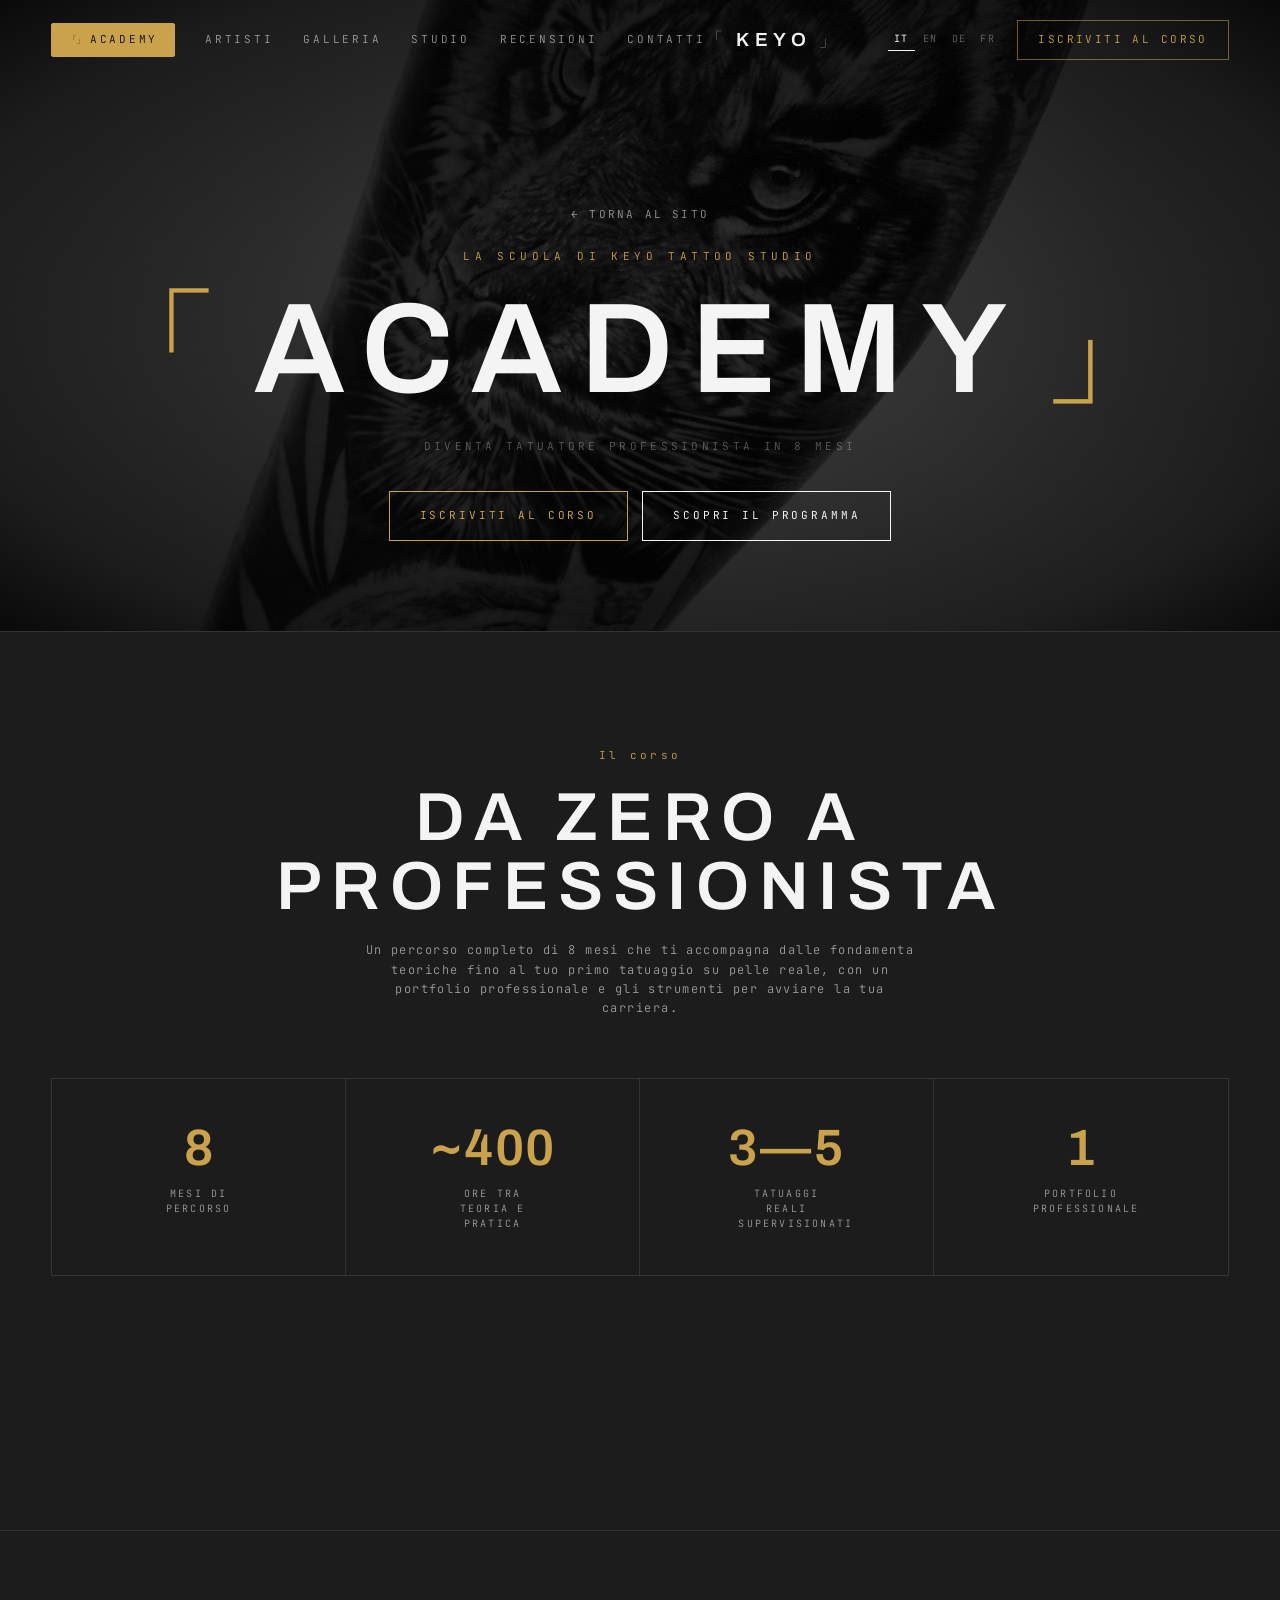
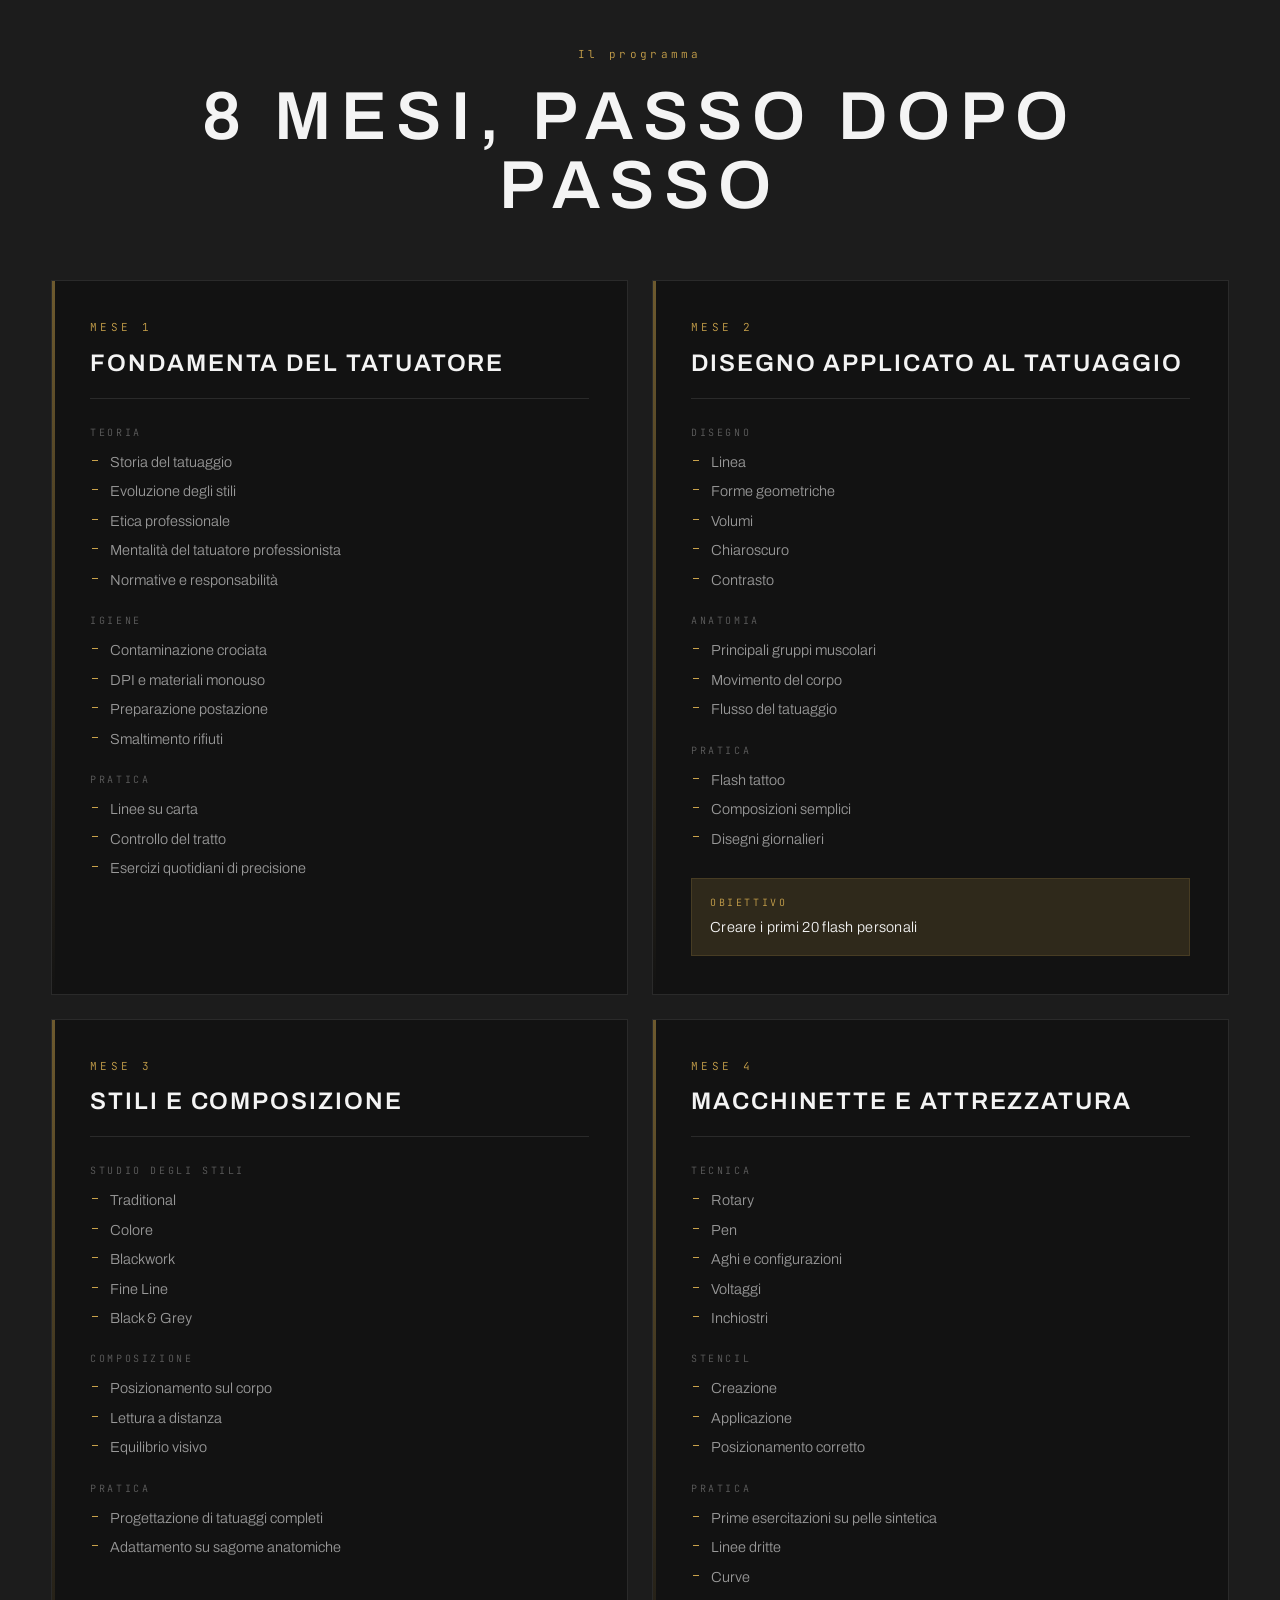
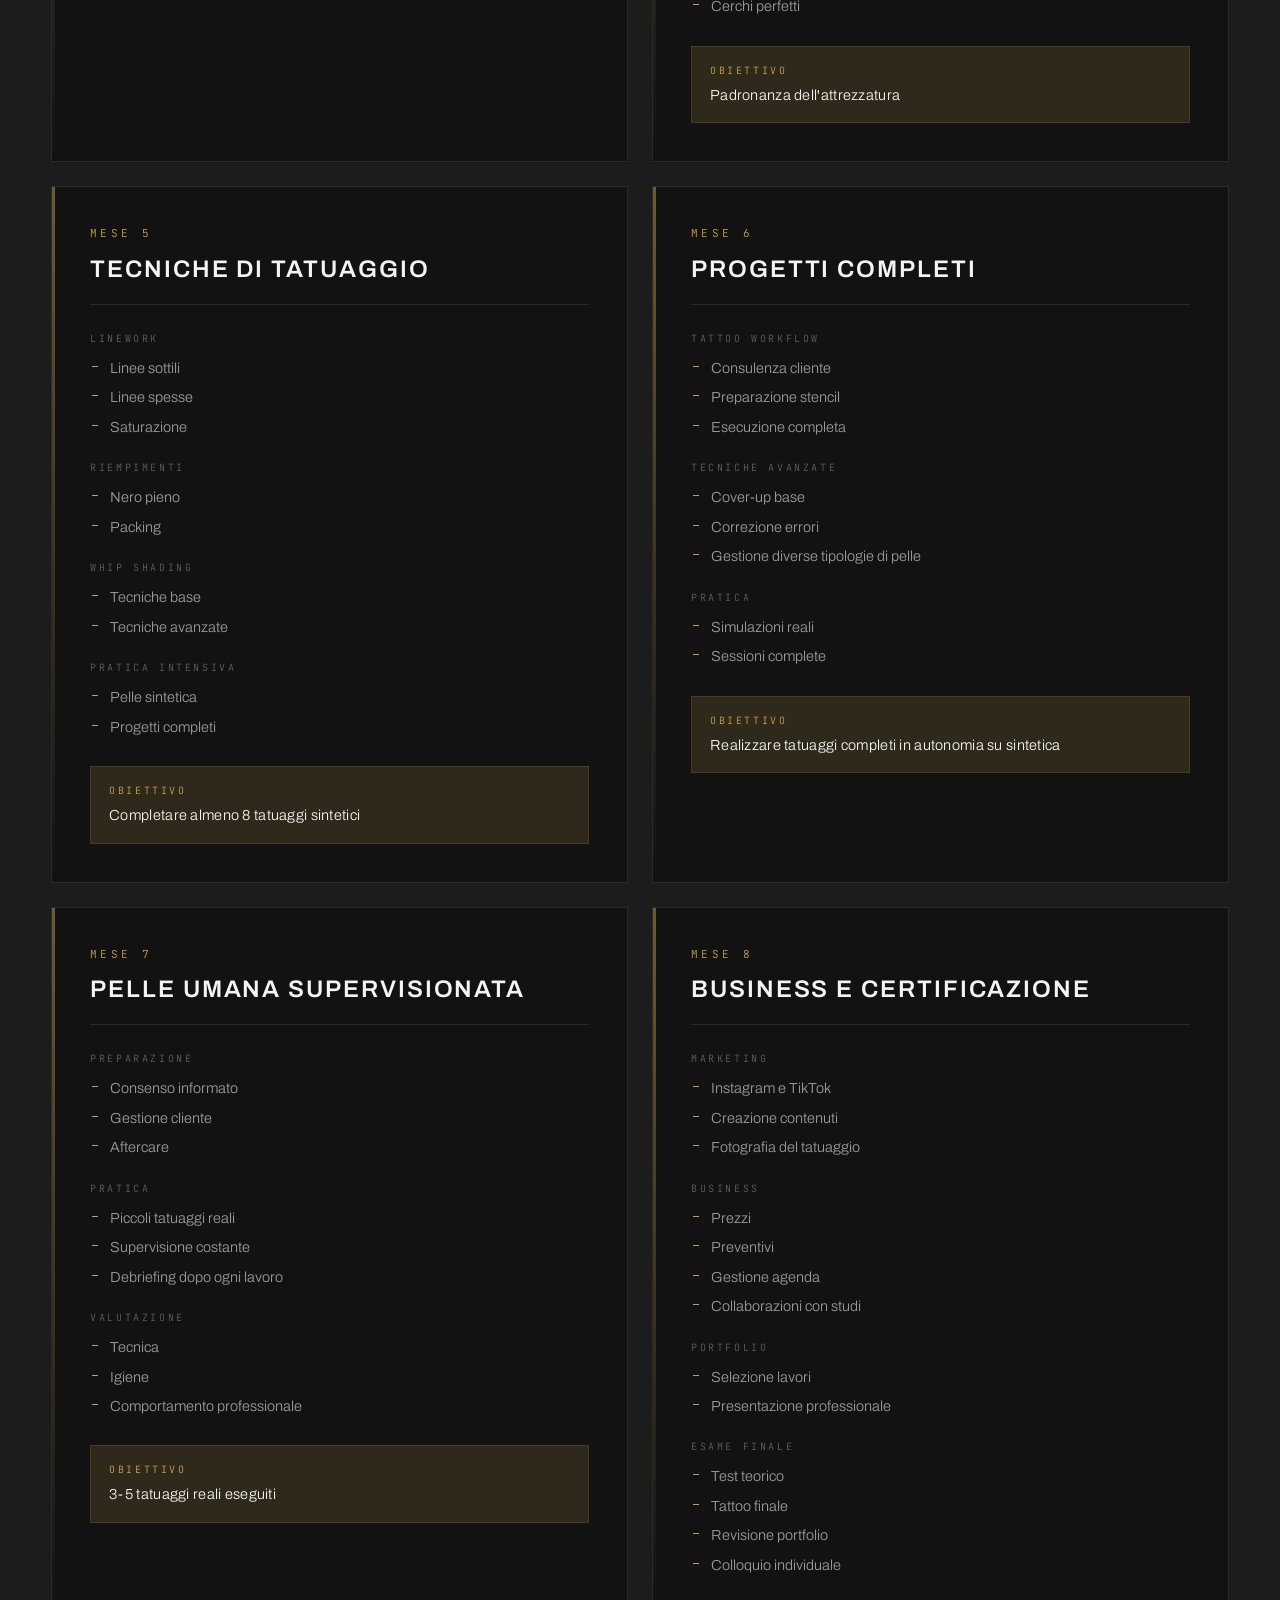
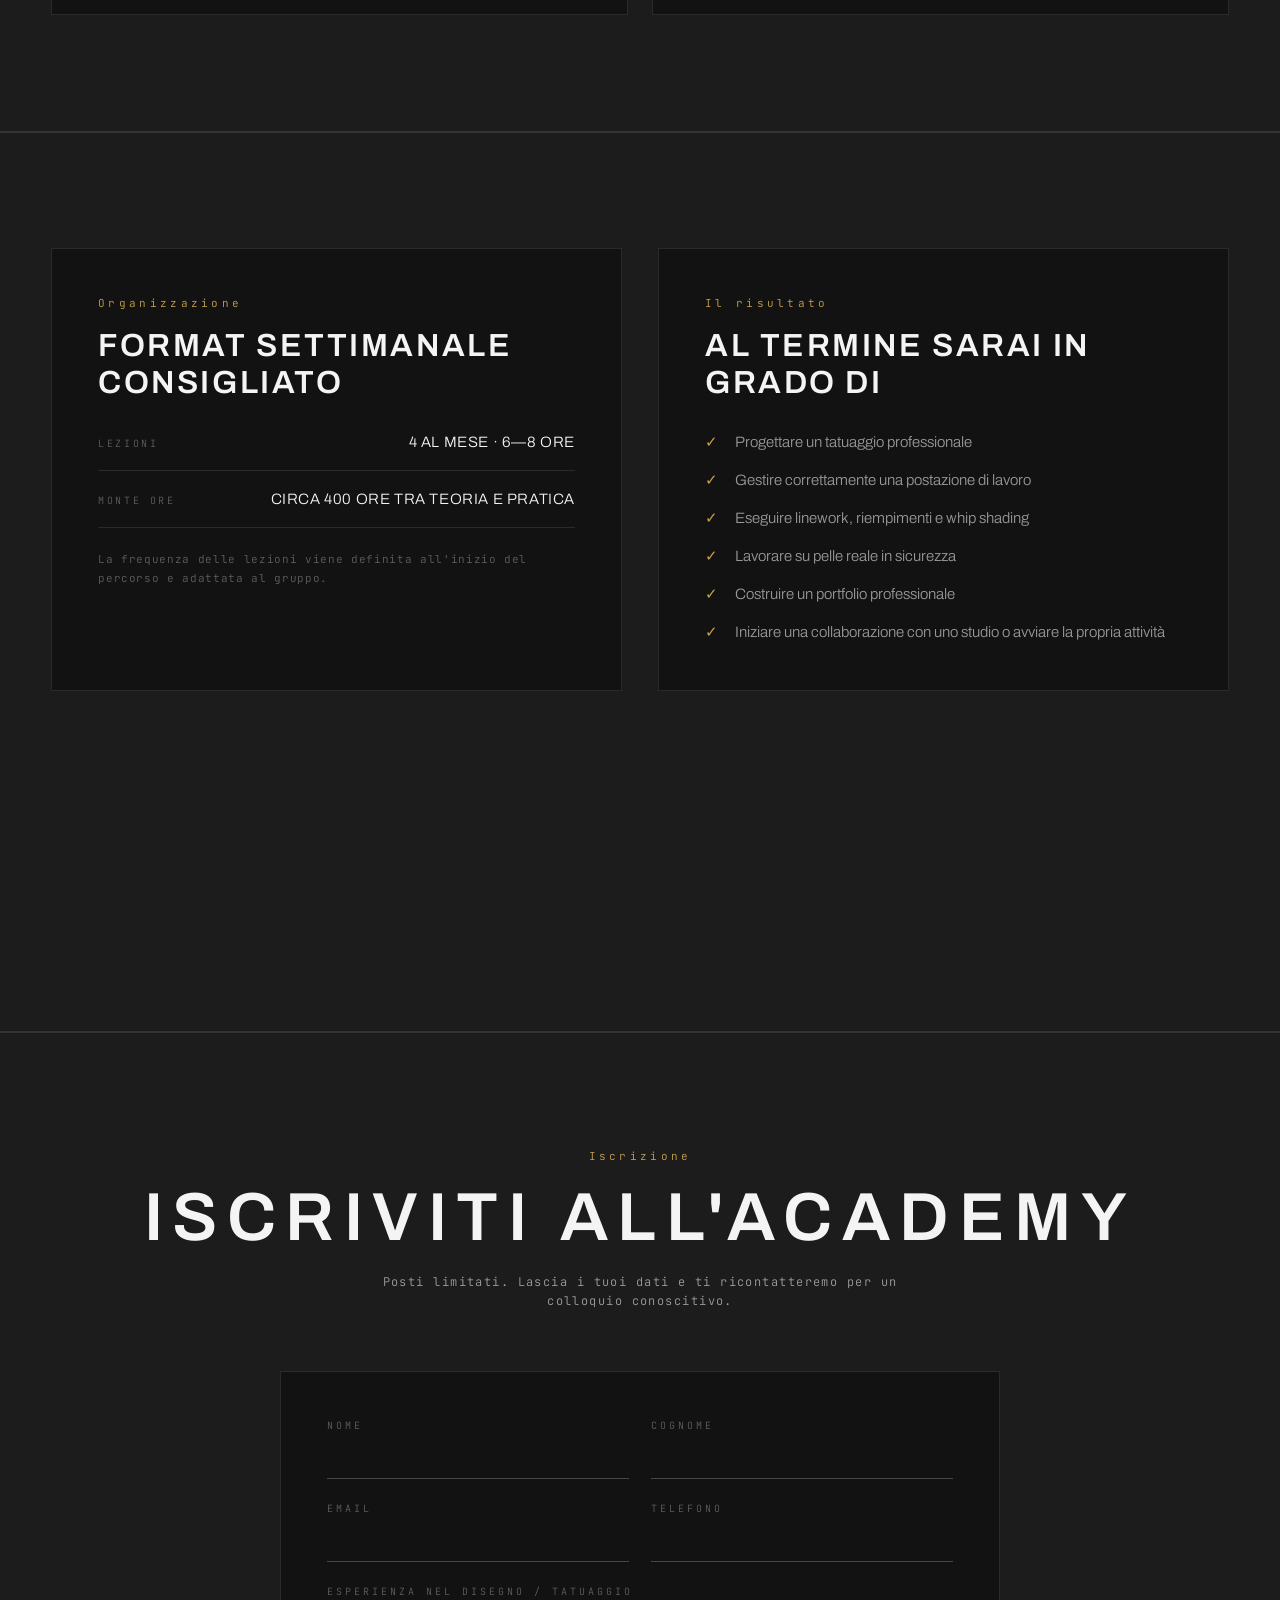
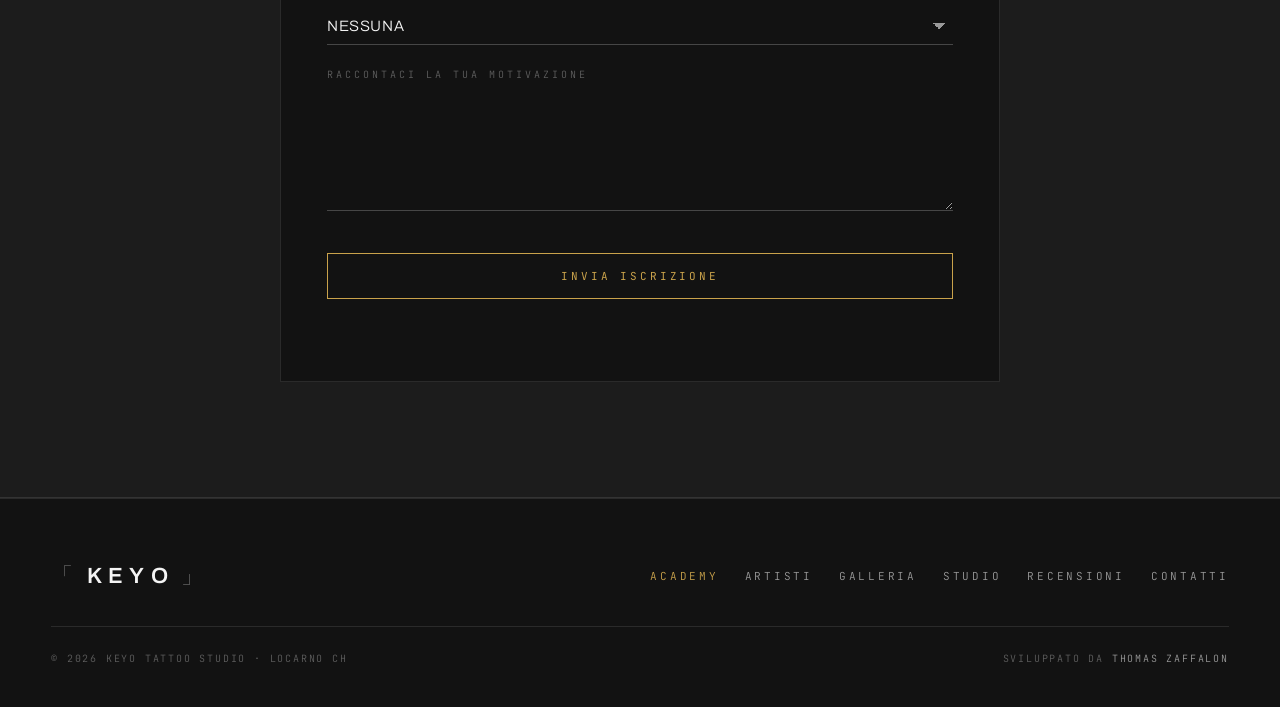
==== academy.html @ 835de102 "added academy" ====
<!DOCTYPE html>
<html lang="it">
<head>
<meta charset="UTF-8" />
<meta name="viewport" content="width=device-width, initial-scale=1.0, viewport-fit=cover" />
<meta name="theme-color" content="#0a0a0a" />
<title>KEYO ACADEMY — SCUOLA DI TATUAGGIO · LOCARNO CH</title>
<meta name="description" content="Keyo Academy — la scuola di tatuaggio di Keyo Tattoo Studio a Locarno. Percorso professionale di 8 mesi, dalla teoria al primo tatuaggio su pelle reale." />
<link rel="icon" href="img/icon.jpg" type="image/jpeg" />
<link rel="preconnect" href="https://fonts.googleapis.com" />
<link rel="preconnect" href="https://fonts.gstatic.com" crossorigin />
<link href="https://fonts.googleapis.com/css2?family=Archivo:wght@300;400;500;600;700&family=JetBrains+Mono:wght@300;400&display=swap" rel="stylesheet" />
<link rel="stylesheet" href="css/style.css" />
</head>
<body class="academy">

<header class="nav scrolled" id="nav">
  <button class="nav-toggle" id="navToggle" aria-label="Menu"><span></span><span></span><span></span></button>
  <nav class="nav-links" id="navLinks">
    <a href="academy.html" class="nav-academy active" data-i18n="nav.academy">Academy</a>
    <a href="index.html#artisti" data-i18n="nav.artists">Artisti</a>
    <a href="index.html#galleria" data-i18n="nav.gallery">Galleria</a>
    <a href="index.html#space" data-i18n="nav.studio">Studio</a>
    <a href="index.html#recensioni" data-i18n="nav.reviews">Recensioni</a>
    <a href="index.html#contatti" data-i18n="nav.contact">Contatti</a>
  </nav>
  <a href="index.html" class="nav-logo"><span class="bracket">「</span>KEYO<span class="bracket">」</span></a>
  <div class="nav-right">
    <div class="lang-switch" id="langSwitch" aria-label="Language">
      <button type="button" data-lang="it">IT</button>
      <button type="button" data-lang="en">EN</button>
      <button type="button" data-lang="de">DE</button>
      <button type="button" data-lang="fr">FR</button>
    </div>
    <a href="#iscrizione" class="nav-book nav-book--gold" data-i18n="ac.hero.cta1">Iscriviti al corso</a>
  </div>
</header>

<!-- HERO -->
<section class="page-hero page-hero--academy">
  <div class="page-hero-bg" style="background-image:url('img/IMG_3037-2-scaled.jpg')"></div>
  <div class="page-hero-overlay"></div>
  <div class="page-hero-content">
    <a href="index.html" class="back-link" data-i18n="ac.back">← Torna al sito</a>
    <div class="page-hero-role gold" data-i18n="ac.hero.tag">la scuola di keyo tattoo studio</div>
    <h1 class="page-hero-title"><span class="bracket">「</span>ACADEMY<span class="bracket">」</span></h1>
    <div class="page-hero-style" data-i18n="ac.hero.sub">diventa tatuatore professionista in 8 mesi</div>
    <div class="page-hero-cta">
      <a href="#iscrizione" class="btn btn-gold" data-i18n="ac.hero.cta1">Iscriviti al corso</a>
      <a href="#programma" class="btn" data-i18n="ac.hero.cta2">Scopri il programma</a>
    </div>
  </div>
</section>

<!-- OVERVIEW -->
<section class="solid">
  <div class="section-inner">
    <div class="section-head center">
      <span class="section-num gold" data-i18n="ac.intro.num">Il corso</span>
      <h2 class="section-title" data-i18n="ac.intro.title">Da zero a professionista</h2>
      <p class="section-lead" data-i18n="ac.intro.lead">Un percorso completo di 8 mesi che ti accompagna dalle fondamenta teoriche fino al tuo primo tatuaggio su pelle reale, con un portfolio professionale e gli strumenti per avviare la tua carriera.</p>
    </div>
    <div class="ac-stats">
      <div class="ac-stat reveal">
        <span class="ac-stat-num">8</span>
        <span class="ac-stat-label" data-i18n="ac.stat.months">Mesi di percorso</span>
      </div>
      <div class="ac-stat reveal">
        <span class="ac-stat-num">~400</span>
        <span class="ac-stat-label" data-i18n="ac.stat.hours">Ore tra teoria e pratica</span>
      </div>
      <div class="ac-stat reveal">
        <span class="ac-stat-num">3—5</span>
        <span class="ac-stat-label" data-i18n="ac.stat.real">Tatuaggi reali supervisionati</span>
      </div>
      <div class="ac-stat reveal">
        <span class="ac-stat-num">1</span>
        <span class="ac-stat-label" data-i18n="ac.stat.portfolio">Portfolio professionale</span>
      </div>
    </div>
  </div>
</section>

<!-- PROGRAM -->
<section class="solid ac-program-sec" id="programma">
  <div class="section-inner">
    <div class="section-head center">
      <span class="section-num gold" data-i18n="ac.prog.num">Il programma</span>
      <h2 class="section-title" data-i18n="ac.prog.title">8 mesi, passo dopo passo</h2>
    </div>

    <div class="ac-months">

      <!-- MESE 1 -->
      <article class="ac-month reveal">
        <div class="ac-month-head">
          <span class="ac-month-num" data-i18n="ac.m1.num">Mese 1</span>
          <h3 class="ac-month-title" data-i18n="ac.m1.title">Fondamenta del tatuatore</h3>
        </div>
        <div class="ac-month-body">
          <div class="ac-block">
            <span class="ac-block-label" data-i18n="ac.cat.teoria">Teoria</span>
            <ul class="ac-list" data-i18n="ac.m1.teoria"><li>Storia del tatuaggio</li><li>Evoluzione degli stili</li><li>Etica professionale</li><li>Mentalità del tatuatore professionista</li><li>Normative e responsabilità</li></ul>
          </div>
          <div class="ac-block">
            <span class="ac-block-label" data-i18n="ac.cat.igiene">Igiene</span>
            <ul class="ac-list" data-i18n="ac.m1.igiene"><li>Contaminazione crociata</li><li>DPI e materiali monouso</li><li>Preparazione postazione</li><li>Smaltimento rifiuti</li></ul>
          </div>
          <div class="ac-block">
            <span class="ac-block-label" data-i18n="ac.cat.pratica">Pratica</span>
            <ul class="ac-list" data-i18n="ac.m1.pratica"><li>Linee su carta</li><li>Controllo del tratto</li><li>Esercizi quotidiani di precisione</li></ul>
          </div>
        </div>
      </article>

      <!-- MESE 2 -->
      <article class="ac-month reveal">
        <div class="ac-month-head">
          <span class="ac-month-num" data-i18n="ac.m2.num">Mese 2</span>
          <h3 class="ac-month-title" data-i18n="ac.m2.title">Disegno applicato al tatuaggio</h3>
        </div>
        <div class="ac-month-body">
          <div class="ac-block">
            <span class="ac-block-label" data-i18n="ac.cat.disegno">Disegno</span>
            <ul class="ac-list" data-i18n="ac.m2.disegno"><li>Linea</li><li>Forme geometriche</li><li>Volumi</li><li>Chiaroscuro</li><li>Contrasto</li></ul>
          </div>
          <div class="ac-block">
            <span class="ac-block-label" data-i18n="ac.cat.anatomia">Anatomia</span>
            <ul class="ac-list" data-i18n="ac.m2.anatomia"><li>Principali gruppi muscolari</li><li>Movimento del corpo</li><li>Flusso del tatuaggio</li></ul>
          </div>
          <div class="ac-block">
            <span class="ac-block-label" data-i18n="ac.cat.pratica">Pratica</span>
            <ul class="ac-list" data-i18n="ac.m2.pratica"><li>Flash tattoo</li><li>Composizioni semplici</li><li>Disegni giornalieri</li></ul>
          </div>
          <div class="ac-goal"><span class="ac-goal-label" data-i18n="ac.cat.obiettivo">Obiettivo</span><span class="ac-goal-text" data-i18n="ac.m2.goal">Creare i primi 20 flash personali</span></div>
        </div>
      </article>

      <!-- MESE 3 -->
      <article class="ac-month reveal">
        <div class="ac-month-head">
          <span class="ac-month-num" data-i18n="ac.m3.num">Mese 3</span>
          <h3 class="ac-month-title" data-i18n="ac.m3.title">Stili e composizione</h3>
        </div>
        <div class="ac-month-body">
          <div class="ac-block">
            <span class="ac-block-label" data-i18n="ac.cat.stili">Studio degli stili</span>
            <ul class="ac-list" data-i18n="ac.m3.stili"><li>Traditional</li><li>Colore</li><li>Blackwork</li><li>Fine Line</li><li>Black &amp; Grey</li></ul>
          </div>
          <div class="ac-block">
            <span class="ac-block-label" data-i18n="ac.cat.composizione">Composizione</span>
            <ul class="ac-list" data-i18n="ac.m3.composizione"><li>Posizionamento sul corpo</li><li>Lettura a distanza</li><li>Equilibrio visivo</li></ul>
          </div>
          <div class="ac-block">
            <span class="ac-block-label" data-i18n="ac.cat.pratica">Pratica</span>
            <ul class="ac-list" data-i18n="ac.m3.pratica"><li>Progettazione di tatuaggi completi</li><li>Adattamento su sagome anatomiche</li></ul>
          </div>
        </div>
      </article>

      <!-- MESE 4 -->
      <article class="ac-month reveal">
        <div class="ac-month-head">
          <span class="ac-month-num" data-i18n="ac.m4.num">Mese 4</span>
          <h3 class="ac-month-title" data-i18n="ac.m4.title">Macchinette e attrezzatura</h3>
        </div>
        <div class="ac-month-body">
          <div class="ac-block">
            <span class="ac-block-label" data-i18n="ac.cat.tecnica">Tecnica</span>
            <ul class="ac-list" data-i18n="ac.m4.tecnica"><li>Rotary</li><li>Pen</li><li>Aghi e configurazioni</li><li>Voltaggi</li><li>Inchiostri</li></ul>
          </div>
          <div class="ac-block">
            <span class="ac-block-label" data-i18n="ac.cat.stencil">Stencil</span>
            <ul class="ac-list" data-i18n="ac.m4.stencil"><li>Creazione</li><li>Applicazione</li><li>Posizionamento corretto</li></ul>
          </div>
          <div class="ac-block">
            <span class="ac-block-label" data-i18n="ac.cat.pratica">Pratica</span>
            <ul class="ac-list" data-i18n="ac.m4.pratica"><li>Prime esercitazioni su pelle sintetica</li><li>Linee dritte</li><li>Curve</li><li>Cerchi perfetti</li></ul>
          </div>
          <div class="ac-goal"><span class="ac-goal-label" data-i18n="ac.cat.obiettivo">Obiettivo</span><span class="ac-goal-text" data-i18n="ac.m4.goal">Padronanza dell'attrezzatura</span></div>
        </div>
      </article>

      <!-- MESE 5 -->
      <article class="ac-month reveal">
        <div class="ac-month-head">
          <span class="ac-month-num" data-i18n="ac.m5.num">Mese 5</span>
          <h3 class="ac-month-title" data-i18n="ac.m5.title">Tecniche di tatuaggio</h3>
        </div>
        <div class="ac-month-body">
          <div class="ac-block">
            <span class="ac-block-label" data-i18n="ac.cat.linework">Linework</span>
            <ul class="ac-list" data-i18n="ac.m5.linework"><li>Linee sottili</li><li>Linee spesse</li><li>Saturazione</li></ul>
          </div>
          <div class="ac-block">
            <span class="ac-block-label" data-i18n="ac.cat.riempimenti">Riempimenti</span>
            <ul class="ac-list" data-i18n="ac.m5.riempimenti"><li>Nero pieno</li><li>Packing</li></ul>
          </div>
          <div class="ac-block">
            <span class="ac-block-label" data-i18n="ac.cat.whip">Whip Shading</span>
            <ul class="ac-list" data-i18n="ac.m5.whip"><li>Tecniche base</li><li>Tecniche avanzate</li></ul>
          </div>
          <div class="ac-block">
            <span class="ac-block-label" data-i18n="ac.cat.praticaint">Pratica intensiva</span>
            <ul class="ac-list" data-i18n="ac.m5.pratica"><li>Pelle sintetica</li><li>Progetti completi</li></ul>
          </div>
          <div class="ac-goal"><span class="ac-goal-label" data-i18n="ac.cat.obiettivo">Obiettivo</span><span class="ac-goal-text" data-i18n="ac.m5.goal">Completare almeno 8 tatuaggi sintetici</span></div>
        </div>
      </article>

      <!-- MESE 6 -->
      <article class="ac-month reveal">
        <div class="ac-month-head">
          <span class="ac-month-num" data-i18n="ac.m6.num">Mese 6</span>
          <h3 class="ac-month-title" data-i18n="ac.m6.title">Progetti completi</h3>
        </div>
        <div class="ac-month-body">
          <div class="ac-block">
            <span class="ac-block-label" data-i18n="ac.cat.workflow">Tattoo Workflow</span>
            <ul class="ac-list" data-i18n="ac.m6.workflow"><li>Consulenza cliente</li><li>Preparazione stencil</li><li>Esecuzione completa</li></ul>
          </div>
          <div class="ac-block">
            <span class="ac-block-label" data-i18n="ac.cat.avanzate">Tecniche avanzate</span>
            <ul class="ac-list" data-i18n="ac.m6.avanzate"><li>Cover-up base</li><li>Correzione errori</li><li>Gestione diverse tipologie di pelle</li></ul>
          </div>
          <div class="ac-block">
            <span class="ac-block-label" data-i18n="ac.cat.pratica">Pratica</span>
            <ul class="ac-list" data-i18n="ac.m6.pratica"><li>Simulazioni reali</li><li>Sessioni complete</li></ul>
          </div>
          <div class="ac-goal"><span class="ac-goal-label" data-i18n="ac.cat.obiettivo">Obiettivo</span><span class="ac-goal-text" data-i18n="ac.m6.goal">Realizzare tatuaggi completi in autonomia su sintetica</span></div>
        </div>
      </article>

      <!-- MESE 7 -->
      <article class="ac-month reveal">
        <div class="ac-month-head">
          <span class="ac-month-num" data-i18n="ac.m7.num">Mese 7</span>
          <h3 class="ac-month-title" data-i18n="ac.m7.title">Pelle umana supervisionata</h3>
        </div>
        <div class="ac-month-body">
          <div class="ac-block">
            <span class="ac-block-label" data-i18n="ac.cat.preparazione">Preparazione</span>
            <ul class="ac-list" data-i18n="ac.m7.preparazione"><li>Consenso informato</li><li>Gestione cliente</li><li>Aftercare</li></ul>
          </div>
          <div class="ac-block">
            <span class="ac-block-label" data-i18n="ac.cat.pratica">Pratica</span>
            <ul class="ac-list" data-i18n="ac.m7.pratica"><li>Piccoli tatuaggi reali</li><li>Supervisione costante</li><li>Debriefing dopo ogni lavoro</li></ul>
          </div>
          <div class="ac-block">
            <span class="ac-block-label" data-i18n="ac.cat.valutazione">Valutazione</span>
            <ul class="ac-list" data-i18n="ac.m7.valutazione"><li>Tecnica</li><li>Igiene</li><li>Comportamento professionale</li></ul>
          </div>
          <div class="ac-goal"><span class="ac-goal-label" data-i18n="ac.cat.obiettivo">Obiettivo</span><span class="ac-goal-text" data-i18n="ac.m7.goal">3-5 tatuaggi reali eseguiti</span></div>
        </div>
      </article>

      <!-- MESE 8 -->
      <article class="ac-month reveal">
        <div class="ac-month-head">
          <span class="ac-month-num" data-i18n="ac.m8.num">Mese 8</span>
          <h3 class="ac-month-title" data-i18n="ac.m8.title">Business e certificazione</h3>
        </div>
        <div class="ac-month-body">
          <div class="ac-block">
            <span class="ac-block-label" data-i18n="ac.cat.marketing">Marketing</span>
            <ul class="ac-list" data-i18n="ac.m8.marketing"><li>Instagram e TikTok</li><li>Creazione contenuti</li><li>Fotografia del tatuaggio</li></ul>
          </div>
          <div class="ac-block">
            <span class="ac-block-label" data-i18n="ac.cat.business">Business</span>
            <ul class="ac-list" data-i18n="ac.m8.business"><li>Prezzi</li><li>Preventivi</li><li>Gestione agenda</li><li>Collaborazioni con studi</li></ul>
          </div>
          <div class="ac-block">
            <span class="ac-block-label" data-i18n="ac.cat.portfolio">Portfolio</span>
            <ul class="ac-list" data-i18n="ac.m8.portfolio"><li>Selezione lavori</li><li>Presentazione professionale</li></ul>
          </div>
          <div class="ac-block">
            <span class="ac-block-label" data-i18n="ac.cat.esame">Esame finale</span>
            <ul class="ac-list" data-i18n="ac.m8.esame"><li>Test teorico</li><li>Tattoo finale</li><li>Revisione portfolio</li><li>Colloquio individuale</li></ul>
          </div>
        </div>
      </article>

    </div>
  </div>
</section>

<!-- FORMAT + RESULT -->
<section class="solid">
  <div class="section-inner">
    <div class="ac-info-grid">
      <div class="ac-info-card reveal">
        <span class="section-num gold" data-i18n="ac.format.num">Organizzazione</span>
        <h2 class="ac-info-title" data-i18n="ac.format.title">Format settimanale consigliato</h2>
        <div class="ac-info-rows">
          <div class="ac-info-row">
            <span class="ac-info-label" data-i18n="ac.format.lessons.label">Lezioni</span>
            <span class="ac-info-val" data-i18n="ac.format.lessons.val">4 al mese · 6—8 ore</span>
          </div>
          <div class="ac-info-row">
            <span class="ac-info-label" data-i18n="ac.format.hours.label">Monte ore</span>
            <span class="ac-info-val" data-i18n="ac.format.hours.val">Circa 400 ore tra teoria e pratica</span>
          </div>
        </div>
        <p class="ac-info-note" data-i18n="ac.format.note">La frequenza delle lezioni viene definita all'inizio del percorso e adattata al gruppo.</p>
      </div>

      <div class="ac-info-card reveal">
        <span class="section-num gold" data-i18n="ac.result.num">Il risultato</span>
        <h2 class="ac-info-title" data-i18n="ac.result.title">Al termine sarai in grado di</h2>
        <ul class="ac-result-list" data-i18n="ac.result.list"><li>Progettare un tatuaggio professionale</li><li>Gestire correttamente una postazione di lavoro</li><li>Eseguire linework, riempimenti e whip shading</li><li>Lavorare su pelle reale in sicurezza</li><li>Costruire un portfolio professionale</li><li>Iniziare una collaborazione con uno studio o avviare la propria attività</li></ul>
      </div>
    </div>
  </div>
</section>

<!-- ENROLLMENT -->
<section class="solid" id="iscrizione">
  <div class="section-inner">
    <div class="section-head center">
      <span class="section-num gold" data-i18n="ac.enroll.num">Iscrizione</span>
      <h2 class="section-title" data-i18n="ac.enroll.title">Iscriviti all'Academy</h2>
      <p class="section-lead" data-i18n="ac.enroll.lead">Posti limitati. Lascia i tuoi dati e ti ricontatteremo per un colloquio conoscitivo.</p>
    </div>

    <form class="contact-form ac-form reveal" id="contactForm" action="https://formspree.io/f/PROVVISORIO_ACADEMY" method="POST">
      <input type="hidden" name="_subject" value="Nuova iscrizione — Keyo Academy" />
      <input type="hidden" name="form" value="Keyo Academy" />
      <div class="ac-form-row">
        <div class="field">
          <label for="cf-name" data-i18n="form.name">Nome</label>
          <input type="text" id="cf-name" name="nome" required />
        </div>
        <div class="field">
          <label for="cf-lastname" data-i18n="ac.form.lastname">Cognome</label>
          <input type="text" id="cf-lastname" name="cognome" required />
        </div>
      </div>
      <div class="ac-form-row">
        <div class="field">
          <label for="cf-email" data-i18n="form.email">Email</label>
          <input type="email" id="cf-email" name="email" required />
        </div>
        <div class="field">
          <label for="cf-phone" data-i18n="ac.form.phone">Telefono</label>
          <input type="tel" id="cf-phone" name="telefono" required />
        </div>
      </div>
      <div class="field">
        <label for="cf-exp" data-i18n="ac.form.experience">Esperienza nel disegno / tatuaggio</label>
        <select id="cf-exp" name="esperienza">
          <option data-i18n="ac.form.exp.none">Nessuna</option>
          <option data-i18n="ac.form.exp.basic">Base</option>
          <option data-i18n="ac.form.exp.inter">Intermedia</option>
          <option data-i18n="ac.form.exp.advanced">Avanzata</option>
        </select>
      </div>
      <div class="field">
        <label for="cf-msg" data-i18n="ac.form.motivation">Raccontaci la tua motivazione</label>
        <textarea id="cf-msg" name="messaggio" rows="5" required></textarea>
      </div>
      <button type="submit" class="btn btn-gold" id="cfSubmit" data-i18n="ac.form.submit">Invia iscrizione</button>
      <div class="form-status" id="formStatus" role="status" aria-live="polite"></div>
    </form>
  </div>
</section>

<!-- Footer -->
<footer class="footer">
  <div class="footer-top">
    <a href="index.html" class="footer-brand"><span class="bracket">「</span>KEYO<span class="bracket">」</span></a>
    <nav class="footer-nav">
      <a href="academy.html" class="footer-academy" data-i18n="nav.academy">Academy</a>
      <a href="index.html#artisti" data-i18n="nav.artists">Artisti</a>
      <a href="index.html#galleria" data-i18n="nav.gallery">Galleria</a>
      <a href="index.html#space" data-i18n="nav.studio">Studio</a>
      <a href="index.html#recensioni" data-i18n="nav.reviews">Recensioni</a>
      <a href="index.html#contatti" data-i18n="nav.contact">Contatti</a>
    </nav>
  </div>
  <div class="footer-bottom">
    <span>© <span id="year"></span> Keyo Tattoo Studio · Locarno CH</span>
    <span class="footer-credit"><span data-i18n="footer.credit">Sviluppato da</span> <a href="https://www.tommyzaffa.com" target="_blank" rel="noopener">Thomas Zaffalon</a></span>
  </div>
</footer>

<script src="js/main.js"></script>
</body>
</html>
---- css/style.css ----
/* =========================================
   KEYO Tattoo Studio — keyo 2
   Bang Bang minimal × Keyo identity
   ========================================= */

:root {
  --bg: #0a0a0a;
  --bg-2: #121212;
  --bg-3: #181818;
  --grey: #1c1c1c;
  --line: rgba(255, 255, 255, 0.10);
  --line-strong: rgba(255, 255, 255, 0.22);
  --text: #f4f4f4;
  --text-dim: rgba(244, 244, 244, 0.60);
  --text-faint: rgba(244, 244, 244, 0.34);
  --gold: #c9a24b;
  --gold-soft: rgba(201, 162, 75, 0.55);
  --gold-faint: rgba(201, 162, 75, 0.16);
  --sans: "Archivo", -apple-system, BlinkMacSystemFont, "Helvetica Neue", Arial, sans-serif;
  --mono: "JetBrains Mono", ui-monospace, monospace;
  --maxw: 1340px;
  --pad: clamp(20px, 4vw, 64px);
  --ease: cubic-bezier(.22, .61, .36, 1);
}

* { box-sizing: border-box; margin: 0; padding: 0; }

html { scrollbar-width: none; -ms-overflow-style: none; }
html::-webkit-scrollbar { width: 0; height: 0; display: none; }

body {
  font-family: var(--sans);
  background: var(--bg);
  color: var(--text);
  font-weight: 300;
  font-size: 16px;
  line-height: 1.6;
  -webkit-font-smoothing: antialiased;
  -moz-osx-font-smoothing: grayscale;
  overflow-x: hidden;
  scrollbar-width: none;
}
body::-webkit-scrollbar { width: 0; height: 0; display: none; }

body.no-scroll { overflow: hidden; height: 100vh; touch-action: none; }
html.no-scroll { overflow: hidden; }

img { max-width: 100%; display: block; }
a { color: inherit; text-decoration: none; transition: opacity .3s var(--ease), color .3s var(--ease); }
a:hover { opacity: .65; }
button { font-family: inherit; cursor: pointer; border: none; background: none; color: inherit; }
::selection { background: rgba(255, 255, 255, .16); }

/* Global uppercase voice (per client request) */
.upper { text-transform: uppercase; }

/* ========== Loader ========== */
.loader {
  position: fixed; inset: 0; z-index: 999;
  background: var(--bg);
  display: flex; flex-direction: column; align-items: center; justify-content: center;
  gap: 34px;
  transition: opacity .9s var(--ease), visibility .9s var(--ease);
  overflow: hidden;
}
.loader.hide { opacity: 0; visibility: hidden; }
.loader-meta {
  display: flex; align-items: center; gap: 14px;
  font-family: var(--mono);
  font-size: 10px; letter-spacing: .5em; text-transform: uppercase;
  color: var(--text-faint);
  opacity: 0;
  animation: metaIn 1s var(--ease) 1.3s forwards;
}
.loader-meta-bottom .lm-dot { opacity: .5; }
@keyframes metaIn { from { opacity: 0; transform: translateY(8px); } to { opacity: 1; transform: translateY(0); } }

.loader-inner {
  font-family: var(--sans);
  font-weight: 600;
  font-size: clamp(46px, 8vw, 88px);
  letter-spacing: .18em;
  text-transform: uppercase;
  display: flex; align-items: center; gap: .12em;
}
.loader-bracket {
  color: var(--text-faint);
  font-weight: 300;
  display: inline-block;
  opacity: 0;
}
.loader-bracket.left { transform: translateX(-30px); animation: bracketInL 1.1s var(--ease) .15s forwards; }
.loader-bracket.right { transform: translateX(30px); animation: bracketInR 1.1s var(--ease) .25s forwards; }
@keyframes bracketInL { from { opacity: 0; transform: translateX(-30px); } to { opacity: 1; transform: translateX(0); } }
@keyframes bracketInR { from { opacity: 0; transform: translateX(30px); } to { opacity: 1; transform: translateX(0); } }

.loader-word { display: inline-flex; }
.loader-word .ll {
  display: inline-block;
  opacity: 0;
  transform: translateY(14px);
  filter: blur(8px);
  animation: letterIn .9s var(--ease) calc(.5s + var(--i) * .12s) forwards;
}
@keyframes letterIn {
  from { opacity: 0; transform: translateY(14px); filter: blur(8px); }
  to { opacity: 1; transform: translateY(0); filter: blur(0); }
}
.loader-line { width: 0; height: 1px; background: var(--text-dim); animation: lineDraw 1s var(--ease) 1.1s forwards; position: relative; }
.loader-line span { position: absolute; top: -1px; left: 0; height: 3px; width: 30px; background: var(--text); opacity: 0; animation: lineDot 1.4s var(--ease) 1.6s infinite; }
@keyframes lineDraw { from { width: 0; } to { width: 220px; } }
@keyframes lineDot { 0% { opacity: 0; left: 0; } 20% { opacity: 1; } 80% { opacity: 1; } 100% { opacity: 0; left: 190px; } }
.loader.hide .loader-inner, .loader.hide .loader-meta, .loader.hide .loader-line {
  opacity: 0; transform: translateY(-8px);
  transition: opacity .5s var(--ease), transform .6s var(--ease);
}

/* ========== Side vertical rotating text ========== */
.side-text {
  position: fixed; z-index: 50;
  font-family: var(--mono);
  font-weight: 300;
  font-size: 10px;
  letter-spacing: .25em;
  text-transform: uppercase;
  color: var(--text-dim);
  writing-mode: vertical-rl;
  text-align: center;
  pointer-events: none;
  mix-blend-mode: difference;
}
.side-left { left: 22px; top: 30%; transform: translateY(-50%) rotate(180deg); }
.side-right { right: 22px; top: 50%; transform: translateY(-50%); }
.side-bottom-left { left: 22px; top: 76%; transform: translateY(-50%) rotate(180deg); }
.phrase-stack { position: relative; display: inline-block; text-align: center; }
.phrase-stack .phrase {
  position: absolute; top: 0; left: 50%;
  transform: translateX(-50%);
  white-space: nowrap;
  opacity: 0; filter: blur(6px);
  letter-spacing: .42em;
  transition: opacity 1.1s var(--ease), filter 1.1s var(--ease), letter-spacing 1.4s var(--ease);
}
.phrase-stack .phrase.active {
  position: relative; left: auto; transform: none;
  opacity: 1; filter: blur(0); letter-spacing: .25em;
}
@media (max-width: 768px) {
  .side-text { font-size: 8px; }
  .side-left { left: 4px; } .side-right { right: 4px; } .side-bottom-left { left: 4px; }
}

/* ========== Nav ========== */
.nav {
  position: fixed; top: 0; left: 0; right: 0; z-index: 100;
  display: grid; grid-template-columns: 1fr auto 1fr; align-items: center;
  padding: 20px var(--pad);
  transition: padding .3s var(--ease);
}
.nav::before {
  content: ""; position: absolute; inset: 0;
  background: rgba(10, 10, 10, .85);
  backdrop-filter: blur(14px); -webkit-backdrop-filter: blur(14px);
  border-bottom: 1px solid var(--line);
  opacity: 0; transition: opacity .4s var(--ease); pointer-events: none; z-index: -1;
}
.nav.scrolled::before { opacity: 1; }
.nav.scrolled { padding: 13px var(--pad); }

.nav-logo {
  grid-column: 2;
  justify-self: center;
  display: inline-flex; align-items: center; gap: .35em;
  font-weight: 600; font-size: 19px; letter-spacing: .28em; text-transform: uppercase;
  line-height: 1;
}
.nav-logo .bracket { color: var(--text-faint); font-weight: 300; }

.nav-links {
  grid-column: 1; justify-self: start;
  display: flex; align-items: center; gap: 30px;
}
.nav-links a {
  font-family: var(--mono);
  font-size: 11px; letter-spacing: .25em; text-transform: uppercase;
  color: var(--text-dim); font-weight: 300; position: relative;
}
.nav-links a:hover { color: var(--text); opacity: 1; }
.nav-links a::after {
  content: ""; position: absolute; left: 0; bottom: -6px; width: 0; height: 1px;
  background: var(--text); transition: width .35s var(--ease);
}
.nav-links a:hover::after { width: 100%; }

.nav-right { grid-column: 3; justify-self: end; display: flex; align-items: center; gap: 16px; }

/* Language switcher */
.lang-switch { display: inline-flex; align-items: center; gap: 2px; }
.lang-switch button {
  font-family: var(--mono); font-size: 10px; letter-spacing: .14em; text-transform: uppercase;
  color: var(--text-faint); padding: 6px 6px; line-height: 1;
  border-bottom: 1px solid transparent;
  transition: color .3s var(--ease), border-color .3s var(--ease);
}
.lang-switch button:hover { color: var(--text); }
.lang-switch button.active { color: var(--text); border-bottom-color: var(--text); }
.nav-book {
  font-family: var(--mono);
  font-size: 11px; letter-spacing: .22em; text-transform: uppercase;
  padding: 10px 20px; border: 1px solid var(--line-strong); color: var(--text);
  transition: border-color .3s var(--ease), background .3s var(--ease), color .3s var(--ease);
}
.nav-book:hover { border-color: var(--text); background: var(--text); color: var(--bg); opacity: 1; }

.nav-toggle { display: none; width: 28px; height: 20px; position: relative; grid-column: 1; justify-self: start; }
.nav-toggle span { position: absolute; left: 0; right: 0; height: 1px; background: var(--text); transition: transform .3s var(--ease), opacity .3s var(--ease), top .3s var(--ease); }
.nav-toggle span:nth-child(1) { top: 3px; }
.nav-toggle span:nth-child(2) { top: 10px; }
.nav-toggle span:nth-child(3) { top: 17px; }
.nav-toggle.open span:nth-child(1) { top: 10px; transform: rotate(45deg); }
.nav-toggle.open span:nth-child(2) { opacity: 0; }
.nav-toggle.open span:nth-child(3) { top: 10px; transform: rotate(-45deg); }

@media (max-width: 920px) {
  .nav-links {
    position: fixed; top: 0; right: 0; bottom: 0; width: min(360px, 82vw);
    background: var(--bg-2); border-left: 1px solid var(--line);
    flex-direction: column; justify-content: center; align-items: flex-start;
    padding: 100px 42px; gap: 26px;
    transform: translateX(100%); transition: transform .5s var(--ease); z-index: 105;
  }
  .nav-links.open { transform: translateX(0); }
  .nav-links a { font-size: 13px; }
  .nav-toggle { display: block; z-index: 110; }
  .nav-book { display: none; }
}

/* ========== Media band (the "video" slots) ========== */
/* Each scene wraps a band + its following solid. The band stays pinned
   (sticky) while its solid scrolls up to cover it; because the next scene
   paints over the previous one, the next video rises up over the old
   content, pins at the top, and is then covered by its own solid. */
/* Every band is pinned at top:0 from the start (sticky over the whole <main>),
   sitting BEHIND the solids (lower z-index). A solid scrolls up to cover its
   band, then scrolls off to UNCOVER the next band which is already fixed at the
   top — and that next band then gets covered by its own solid, and so on. */
.band {
  position: sticky; top: 0; z-index: 1;
  height: 100vh; min-height: 560px;
  width: 100%; overflow: hidden;
  display: flex; align-items: center; justify-content: center;
  /* Opaque backing so the band behind is never seen through during the
     slide crossfade (when both photos are momentarily semi-transparent). */
  background-color: var(--bg);
}
/* Pull every band (except the hero) up by one viewport so it PINS at top:0
   one screen earlier — exactly when the previous solid begins to lift off it.
   The band is therefore already fixed at the top and gets uncovered in place
   (bottom→top) instead of sliding up. The +100vh margin-bottom compensates so
   the band's own solid keeps its original position and still covers it after. */
main > .band:not(:first-of-type) {
  margin-top: -100vh;
  margin-bottom: 100vh;
}
.band-slider { position: absolute; inset: 0; }
.band-slide {
  position: absolute; inset: 0;
  background-size: cover; background-position: center; background-repeat: no-repeat;
  opacity: 0; transform: scale(1.06);
  transition: opacity 1.8s var(--ease), transform 7s linear;
  filter: grayscale(55%) brightness(.62);
}
.band-slide.active { opacity: 1; transform: scale(1.13); }
.band-overlay {
  position: absolute; inset: 0;
  background:
    radial-gradient(ellipse at center, rgba(0,0,0,.28) 0%, rgba(0,0,0,.55) 72%, rgba(0,0,0,.72) 100%),
    linear-gradient(180deg, rgba(0,0,0,.45) 0%, rgba(0,0,0,.5) 100%);
}
.band-content { position: relative; z-index: 2; text-align: center; padding: 0 var(--pad); }
.band-title {
  font-weight: 600;
  font-size: clamp(40px, 9vw, 132px);
  line-height: 1; letter-spacing: .22em; text-transform: uppercase;
  display: flex; align-items: center; gap: .18em; justify-content: center;
  flex-wrap: nowrap; white-space: nowrap; max-width: 100%;
}
.band-title .bracket { color: var(--text-faint); font-weight: 300; }
.band-sub {
  margin-top: 22px;
  font-family: var(--mono);
  font-size: 11px; letter-spacing: .4em; text-transform: uppercase; color: var(--text-dim);
}

/* HERO band variant */
.band--hero .band-content { max-width: 1000px; animation: heroFade 1.4s var(--ease) .3s both; }
@keyframes heroFade { from { opacity: 0; transform: translateY(20px); } to { opacity: 1; transform: translateY(0); } }
.hero-tag { font-family: var(--mono); font-size: 10px; letter-spacing: .55em; text-transform: uppercase; color: var(--text-dim); margin-bottom: 28px; }
.hero-title {
  font-weight: 600;
  font-size: clamp(64px, 16vw, 220px);
  line-height: .96; letter-spacing: .14em; text-transform: uppercase;
  display: flex; justify-content: center; align-items: center; gap: .1em; margin-bottom: 30px;
  flex-wrap: nowrap; white-space: nowrap; max-width: 100%;
}
.hero-title .bracket { color: var(--text-faint); font-weight: 300; }
.hero-meta {
  font-family: var(--mono);
  font-size: 11px; letter-spacing: .35em; text-transform: uppercase; color: var(--text-faint);
  margin-bottom: 42px; display: flex; justify-content: center; flex-wrap: wrap; gap: 14px;
}
.hero-meta .dot { opacity: .5; }
.hero-cta { display: flex; gap: 14px; justify-content: center; flex-wrap: wrap; }

.scroll-hint {
  position: absolute; bottom: 30px; left: 50%; transform: translateX(-50%); z-index: 2;
  display: flex; flex-direction: column; align-items: center; gap: 12px;
  font-family: var(--mono); font-size: 9px; letter-spacing: .4em; text-transform: uppercase; color: var(--text-faint);
}
.scroll-line { width: 1px; height: 48px; background: linear-gradient(to bottom, transparent, var(--text-dim)); animation: scrollPulse 2s var(--ease) infinite; transform-origin: top; }
@keyframes scrollPulse { 0% { transform: scaleY(0); } 50% { transform: scaleY(1); } 100% { transform: scaleY(0); transform-origin: bottom; } }

/* ========== Solid sections (cover the bands) ========== */
/* Solids always use grey (never pure black) and cover the pinned band above */
.solid {
  position: relative; z-index: 10;
  min-height: 100vh;
  background: var(--grey);
  border-top: 1px solid var(--line);
  border-bottom: 1px solid var(--line);
}
.solid.grey { background: var(--grey); }
.section-inner { max-width: var(--maxw); margin: 0 auto; padding: clamp(64px, 9vw, 120px) var(--pad); }

.section-head { margin-bottom: clamp(36px, 5vw, 60px); }
.section-head.center { text-align: center; }
.section-num { font-family: var(--mono); font-size: 11px; letter-spacing: .3em; color: var(--text-faint); display: block; margin-bottom: 18px; }
.section-title {
  font-weight: 600;
  font-size: clamp(30px, 5.4vw, 68px);
  line-height: 1.02; letter-spacing: .14em; text-transform: uppercase;
}
.section-title .bracket { color: var(--text-faint); font-weight: 300; }
.section-lead { margin-top: 20px; font-family: var(--mono); font-size: 12px; letter-spacing: .12em; color: var(--text-dim); max-width: 560px; }
.section-head.center .section-lead { margin-left: auto; margin-right: auto; }

/* ========== Buttons (bang-bang bordered) ========== */
.btn {
  display: inline-flex; align-items: center; justify-content: center;
  padding: 15px 30px;
  font-family: var(--mono);
  font-size: 11px; letter-spacing: .26em; text-transform: uppercase; font-weight: 400;
  border: 1px solid var(--text); background: transparent; color: var(--text);
  transition: all .35s var(--ease); cursor: pointer;
}
.btn:hover { background: var(--text); color: var(--bg); opacity: 1; }
.btn-solid { background: var(--text); color: var(--bg); }
.btn-solid:hover { background: transparent; color: var(--text); }
.btn-ghost { border-color: var(--line-strong); color: var(--text-dim); }
.btn-ghost:hover { border-color: var(--text); background: transparent; color: var(--text); }
.btn-underline { border: none; padding: 6px 2px; border-bottom: 1px solid var(--line-strong); }
.btn-underline:hover { background: transparent; color: var(--text); border-bottom-color: var(--text); }

/* ========== BOOK block ========== */
.book-block { text-align: center; }
.book-block .section-title { margin: 0 auto 26px; max-width: 16ch; }
.book-block .book-lead { font-family: var(--mono); font-size: 12px; letter-spacing: .14em; color: var(--text-dim); max-width: 540px; margin: 0 auto 40px; line-height: 1.9; }
.book-cta { display: flex; gap: 14px; justify-content: center; flex-wrap: wrap; margin-bottom: 56px; }
.book-facts {
  display: grid; grid-template-columns: repeat(3, 1fr);
  border-top: 1px solid var(--line);
}
.book-fact { padding: 30px 20px; border-bottom: 1px solid var(--line); border-right: 1px solid var(--line); }
.book-fact:last-child { border-right: none; }
.book-fact .bf-label { font-family: var(--mono); font-size: 10px; letter-spacing: .3em; text-transform: uppercase; color: var(--text-faint); display: block; margin-bottom: 12px; }
.book-fact .bf-value { font-size: 15px; letter-spacing: .1em; text-transform: uppercase; line-height: 1.5; color: var(--text); }
@media (max-width: 720px) {
  .book-facts { grid-template-columns: 1fr; }
  .book-fact { border-right: none; }
}

/* ========== Artists ========== */
.artists-grid { display: grid; grid-template-columns: repeat(4, 1fr); gap: clamp(16px, 2vw, 28px); }
.artist-card { display: flex; flex-direction: column; text-align: center; }
.artist-img { aspect-ratio: 4/5; overflow: hidden; background: var(--bg-2); border: 1px solid var(--line); }
.artist-img img { width: 100%; height: 100%; object-fit: cover; filter: grayscale(100%); transition: transform .8s var(--ease), filter .6s var(--ease); }
.artist-card:hover .artist-img img { transform: scale(1.05); filter: grayscale(40%); }
.artist-name { font-weight: 600; font-size: 19px; letter-spacing: .14em; text-transform: uppercase; margin: 22px 0 8px; }
.artist-role { font-family: var(--mono); font-size: 10px; letter-spacing: .28em; text-transform: uppercase; color: var(--text-faint); }
.artist-style { font-family: var(--mono); font-size: 10px; letter-spacing: .2em; text-transform: uppercase; color: var(--text-dim); margin-top: 10px; }
.artist-ig { font-family: var(--mono); font-size: 11px; letter-spacing: .14em; color: var(--text-dim); margin-top: 12px; border-bottom: 1px solid transparent; padding-bottom: 2px; display: inline-block; }
.artist-ig:hover { color: var(--text); border-bottom-color: var(--text); opacity: 1; }
.artist-card .btn { margin-top: 20px; width: 100%; padding: 13px 0; }
@media (max-width: 900px) { .artists-grid { grid-template-columns: repeat(2, 1fr); } }
@media (max-width: 520px) { .artists-grid { grid-template-columns: 1fr; max-width: 360px; margin: 0 auto; } }

/* ========== Gallery + Lightbox ========== */
.gallery { display: grid; grid-template-columns: repeat(4, 1fr); grid-auto-rows: 260px; grid-auto-flow: dense; gap: 12px; }
.g-item { overflow: hidden; position: relative; cursor: zoom-in; background: var(--bg-2); }
.g-item img { width: 100%; height: 100%; object-fit: cover; transition: transform .9s var(--ease), filter .5s var(--ease); filter: grayscale(100%); }
.g-item:hover img { transform: scale(1.06); filter: grayscale(0); }
.g-item::after {
  content: "+"; position: absolute; top: 50%; left: 50%;
  transform: translate(-50%, -50%) scale(.8);
  width: 48px; height: 48px; display: flex; align-items: center; justify-content: center;
  border: 1px solid var(--text); border-radius: 50%; color: var(--text);
  font-weight: 200; font-size: 22px; background: rgba(0,0,0,.4);
  opacity: 0; transition: opacity .4s var(--ease), transform .4s var(--ease);
}
.g-item:hover::after { opacity: 1; transform: translate(-50%, -50%) scale(1); }
.g-item:nth-child(1) { grid-column: span 2; grid-row: span 2; }
.g-item:nth-child(6) { grid-row: span 2; }
.g-item:nth-child(9) { grid-column: span 2; }
@media (max-width: 1024px) {
  .gallery { grid-template-columns: repeat(3, 1fr); grid-auto-rows: 220px; }
  .g-item:nth-child(1), .g-item:nth-child(6), .g-item:nth-child(9) { grid-column: auto; grid-row: auto; }
  .g-item:nth-child(1) { grid-column: span 2; grid-row: span 2; }
}
@media (max-width: 700px) {
  .gallery { grid-template-columns: repeat(2, 1fr); grid-auto-rows: 180px; gap: 8px; }
  .g-item:nth-child(1) { grid-column: span 2; grid-row: span 1; }
}

.lightbox {
  position: fixed; inset: 0; background: rgba(0,0,0,.96); z-index: 200;
  display: flex; align-items: center; justify-content: center;
  opacity: 0; visibility: hidden; transition: opacity .35s var(--ease), visibility .35s var(--ease); padding: 60px;
}
.lightbox.open { opacity: 1; visibility: visible; }
.lightbox img { max-width: 100%; max-height: 100%; object-fit: contain; box-shadow: 0 20px 60px rgba(0,0,0,.6); }
.lb-close, .lb-prev, .lb-next {
  position: absolute; width: 50px; height: 50px;
  display: flex; align-items: center; justify-content: center; font-size: 28px;
  color: var(--text); border: 1px solid var(--line-strong); border-radius: 50%;
  background: rgba(0,0,0,.4); transition: all .3s var(--ease); font-weight: 200;
}
.lb-close:hover, .lb-prev:hover, .lb-next:hover { border-color: var(--text); background: rgba(255,255,255,.08); }
.lb-close { top: 24px; right: 24px; font-size: 24px; }
.lb-prev { left: 24px; top: 50%; transform: translateY(-50%); }
.lb-next { right: 24px; top: 50%; transform: translateY(-50%); }
@media (max-width: 600px) { .lightbox { padding: 20px; } .lb-prev, .lb-next { width: 40px; height: 40px; } }

/* ========== Space (studio) ========== */
.space-grid { display: grid; grid-template-columns: repeat(2, 1fr); gap: 12px; }
.space-grid .g-item:first-child { grid-column: span 2; aspect-ratio: 21/9; }
.space-grid .g-item { aspect-ratio: 4/3; }
@media (max-width: 700px) { .space-grid { grid-template-columns: 1fr; } .space-grid .g-item:first-child { grid-column: auto; aspect-ratio: 4/3; } }

/* ========== Reviews ========== */
.reviews-summary {
  display: flex; align-items: center; justify-content: space-between; flex-wrap: wrap; gap: 24px;
  padding: 26px 28px; border: 1px solid var(--line); background: var(--bg-2); margin-bottom: 36px;
}
.reviews-rating { display: flex; align-items: center; gap: 18px; flex-wrap: wrap; }
.rating-num { font-weight: 600; font-size: 40px; line-height: 1; letter-spacing: .04em; }
.rating-stars { font-size: 18px; letter-spacing: .15em; }
.rating-meta { font-family: var(--mono); font-size: 11px; letter-spacing: .18em; text-transform: uppercase; color: var(--text-dim); }
.rating-meta strong { color: var(--text); font-weight: 600; }
.reviews-link { font-family: var(--mono); font-size: 11px; letter-spacing: .22em; text-transform: uppercase; color: var(--text-dim); border-bottom: 1px solid var(--line-strong); padding-bottom: 3px; }
.reviews-link:hover { color: var(--text); border-color: var(--text); opacity: 1; }
.reviews-grid { display: grid; grid-template-columns: repeat(3, 1fr); gap: clamp(16px, 2.4vw, 28px); }
.review-card { background: var(--bg-2); border: 1px solid var(--line); padding: 30px 26px 26px; display: flex; flex-direction: column; transition: border-color .4s var(--ease), transform .4s var(--ease); }
.review-card:hover { border-color: var(--line-strong); transform: translateY(-3px); }
.review-stars { font-size: 14px; letter-spacing: .2em; margin-bottom: 16px; }
.review-text { font-size: 13.5px; line-height: 1.75; color: var(--text-dim); margin-bottom: 22px; flex: 1; }
.review-author { font-family: var(--mono); font-size: 10px; letter-spacing: .25em; text-transform: uppercase; color: var(--text-faint); margin-top: auto; }
@media (max-width: 1024px) { .reviews-grid { grid-template-columns: repeat(2, 1fr); } }
@media (max-width: 700px) { .reviews-grid { grid-template-columns: 1fr; } }

/* ========== Contact ========== */
.contact-grid { display: grid; grid-template-columns: 1fr 1.25fr; gap: clamp(36px, 6vw, 80px); align-items: start; }
.contact-info { display: flex; flex-direction: column; }
.info-block { padding: 22px 0; border-bottom: 1px solid var(--line); }
.info-block:first-child { padding-top: 0; }
.info-label { display: block; font-family: var(--mono); font-size: 10px; letter-spacing: .32em; text-transform: uppercase; color: var(--text-faint); margin-bottom: 12px; }
.info-block a, .info-block p { font-size: 16px; letter-spacing: .08em; text-transform: uppercase; color: var(--text); line-height: 1.6; }
.info-block p span { color: var(--text); }
.info-block em { font-style: normal; color: var(--text-faint); }
.socials { display: flex; flex-direction: column; gap: 8px; }
.socials a { font-size: 14px; }

.contact-form { background: var(--bg-2); border: 1px solid var(--line); padding: clamp(28px, 4vw, 46px); }
.form-intro { font-family: var(--mono); font-size: 12px; letter-spacing: .12em; text-transform: uppercase; color: var(--text-dim); margin-bottom: 32px; line-height: 1.8; }
.field { margin-bottom: 22px; }
.field label { display: block; font-family: var(--mono); font-size: 10px; letter-spacing: .3em; text-transform: uppercase; color: var(--text-faint); margin-bottom: 8px; }
.field input, .field textarea, .field select {
  width: 100%; background: transparent; border: none; border-bottom: 1px solid var(--line-strong);
  padding: 10px 0; color: var(--text); font-family: var(--sans); font-size: 15px; font-weight: 300; letter-spacing: .04em;
  transition: border-color .3s var(--ease);
}
.field select { appearance: none; cursor: pointer; text-transform: uppercase; background-image: linear-gradient(45deg, transparent 50%, var(--text-dim) 50%), linear-gradient(135deg, var(--text-dim) 50%, transparent 50%); background-position: calc(100% - 14px) center, calc(100% - 8px) center; background-size: 6px 6px; background-repeat: no-repeat; padding-right: 28px; }
.field select option { background: var(--bg-2); color: var(--text); }
.field input:focus, .field textarea:focus, .field select:focus { outline: none; border-color: var(--text); }
.field textarea { resize: vertical; min-height: 120px; }
.contact-form .btn { margin-top: 12px; width: 100%; }
.form-status { margin-top: 16px; font-family: var(--mono); font-size: 12px; letter-spacing: .05em; min-height: 20px; opacity: 0; transition: opacity .35s var(--ease); }
.form-status.show { opacity: 1; }
.form-status.ok { color: #b6e0c1; }
.form-status.err { color: #e8a4a4; }
@media (max-width: 860px) { .contact-grid { grid-template-columns: 1fr; } }

.contact-map { margin-top: clamp(40px, 6vw, 64px); border: 1px solid var(--line); background: var(--bg-2); }
.contact-map-meta { display: flex; align-items: baseline; justify-content: space-between; gap: 16px; flex-wrap: wrap; padding: 18px 22px; border-bottom: 1px solid var(--line); }
.contact-map-meta .info-label { margin-bottom: 0; }
.contact-map-link { font-family: var(--mono); font-size: 11px; letter-spacing: .2em; text-transform: uppercase; color: var(--text-dim); border-bottom: 1px solid var(--line-strong); padding-bottom: 2px; }
.contact-map-link:hover { color: var(--text); border-bottom-color: var(--text); opacity: 1; }
.contact-map-frame { position: relative; aspect-ratio: 21/9; overflow: hidden; background: var(--bg-3); }
.contact-map-frame iframe { position: absolute; inset: 0; width: 100%; height: 100%; border: 0; filter: invert(92%) hue-rotate(180deg) saturate(.6) contrast(.95); transition: filter .4s var(--ease); }
.contact-map:hover .contact-map-frame iframe { filter: invert(92%) hue-rotate(180deg) saturate(.85) contrast(1); }
@media (max-width: 600px) { .contact-map-frame { aspect-ratio: 4/3; } }

/* ========== Footer ========== */
.footer { position: relative; z-index: 1; background: var(--bg-2); border-top: 1px solid var(--line); padding: 60px var(--pad) 40px; }
.footer-top { display: flex; justify-content: space-between; align-items: center; flex-wrap: wrap; gap: 32px; padding-bottom: 32px; border-bottom: 1px solid var(--line); max-width: var(--maxw); margin: 0 auto; }
.footer-brand { display: inline-flex; align-items: center; gap: .35em; font-weight: 600; font-size: 22px; letter-spacing: .28em; text-transform: uppercase; }
.footer-brand .bracket { color: var(--text-faint); font-weight: 300; }
.footer-nav { display: flex; gap: 26px; flex-wrap: wrap; }
.footer-nav a { font-family: var(--mono); font-size: 11px; letter-spacing: .25em; text-transform: uppercase; color: var(--text-dim); }
.footer-bottom { max-width: var(--maxw); margin: 24px auto 0; display: flex; justify-content: space-between; align-items: center; font-family: var(--mono); font-size: 10px; letter-spacing: .18em; text-transform: uppercase; color: var(--text-faint); flex-wrap: wrap; gap: 12px; }
.footer-credit a { color: var(--text-dim); border-bottom: 1px solid transparent; padding-bottom: 1px; }
.footer-credit a:hover { color: var(--text); border-bottom-color: var(--text); opacity: 1; }

/* ========== Reveal ========== */
.reveal { opacity: 0; transform: translateY(30px); transition: opacity .9s var(--ease), transform .9s var(--ease); }
.reveal.in { opacity: 1; transform: translateY(0); }
@media (prefers-reduced-motion: reduce) {
  *, *::before, *::after { animation-duration: .01ms !important; transition-duration: .01ms !important; }
  .reveal { opacity: 1; transform: none; }
  .band { position: relative; }
  main > .band:not(:first-of-type) { margin-top: 0; margin-bottom: 0; }
  .solid { min-height: 0; }
}

/* ========== Artist subpage ========== */
.page-hero {
  position: relative; min-height: 70vh;
  padding: clamp(140px, 16vw, 200px) var(--pad) clamp(60px, 8vw, 90px);
  display: flex; flex-direction: column; align-items: center; justify-content: center; text-align: center; overflow: hidden;
}
.page-hero-bg { position: absolute; inset: 0; background-size: cover; background-position: center; filter: grayscale(100%) brightness(.42); transform: scale(1.05); animation: heroSlow 16s linear infinite alternate; }
@keyframes heroSlow { from { transform: scale(1.05); } to { transform: scale(1.12); } }
.page-hero-overlay { position: absolute; inset: 0; background: radial-gradient(ellipse at center, rgba(0,0,0,.35) 0%, rgba(0,0,0,.7) 80%, rgba(0,0,0,.9) 100%); }
.page-hero-content { position: relative; z-index: 2; animation: heroFade 1.4s var(--ease) .2s both; }
.page-hero-role { font-family: var(--mono); font-size: 11px; letter-spacing: .4em; text-transform: uppercase; color: var(--text-dim); margin-bottom: 20px; }
.page-hero-title { font-weight: 600; font-size: clamp(40px, 10vw, 132px); line-height: 1.02; letter-spacing: .14em; text-transform: uppercase; display: flex; justify-content: center; align-items: center; gap: .12em; flex-wrap: nowrap; white-space: nowrap; max-width: 100%; margin: 0 auto; }
.page-hero-title .bracket { flex: none; }
.page-hero-title .bracket { color: var(--text-faint); font-weight: 300; }
.page-hero-style { font-family: var(--mono); font-size: 11px; letter-spacing: .3em; text-transform: uppercase; color: var(--text-faint); margin-top: 22px; }
.page-hero-cta { margin-top: 36px; display: flex; gap: 14px; justify-content: center; flex-wrap: wrap; }
.back-link { font-family: var(--mono); font-size: 11px; letter-spacing: .2em; text-transform: uppercase; color: var(--text-dim); display: inline-block; margin-bottom: 24px; }
.back-link:hover { color: var(--text); opacity: 1; }

/* =========================================
   ACADEMY — gold accent + dedicated page
   ========================================= */

/* --- Differentiated "Academy" nav link (gold pill) --- */
.nav-academy {
  display: inline-flex; align-items: center; gap: .5em;
  font-family: var(--mono);
  font-size: 11px; letter-spacing: .25em; text-transform: uppercase; font-weight: 400;
  color: var(--gold) !important;
  padding: 7px 16px;
  border: 1px solid var(--gold-soft);
  border-radius: 2px;
  background: var(--gold-faint);
  transition: background .3s var(--ease), border-color .3s var(--ease), color .3s var(--ease);
}
.nav-academy::before {
  content: "「」"; font-weight: 300; letter-spacing: -.1em; opacity: .7; font-size: 9px;
}
.nav-academy::after { display: none !important; }
.nav-academy:hover { background: var(--gold); border-color: var(--gold); color: var(--bg) !important; opacity: 1; }
.nav-academy.active { background: var(--gold); border-color: var(--gold); color: var(--bg) !important; }
@media (max-width: 920px) {
  .nav-academy { align-self: flex-start; font-size: 12px; padding: 9px 18px; }
}

/* Gold "book" button in nav-right (academy page) */
.nav-book--gold { border-color: var(--gold-soft); color: var(--gold); }
.nav-book--gold:hover { border-color: var(--gold); background: var(--gold); color: var(--bg); }

/* Footer academy link in gold */
.footer-academy { color: var(--gold) !important; }
.footer-academy:hover { color: var(--gold) !important; opacity: .7; }

/* Gold helpers + button */
.gold { color: var(--gold) !important; }
.btn-gold { border-color: var(--gold); color: var(--gold); background: transparent; }
.btn-gold:hover { background: var(--gold); border-color: var(--gold); color: var(--bg); opacity: 1; }

/* Academy hero accent */
.page-hero--academy .page-hero-title .bracket { color: var(--gold); }
.page-hero--academy .page-hero-role.gold { color: var(--gold); }

/* Overview stats */
.ac-stats {
  display: grid; grid-template-columns: repeat(4, 1fr);
  border: 1px solid var(--line); margin-top: clamp(20px, 4vw, 40px);
}
.ac-stat {
  padding: clamp(28px, 4vw, 44px) 22px; text-align: center;
  border-right: 1px solid var(--line);
  display: flex; flex-direction: column; align-items: center; gap: 12px;
}
.ac-stat:last-child { border-right: none; }
.ac-stat-num { font-weight: 600; font-size: clamp(34px, 4vw, 52px); line-height: 1; letter-spacing: .02em; color: var(--gold); }
.ac-stat-label { font-family: var(--mono); font-size: 10px; letter-spacing: .22em; text-transform: uppercase; color: var(--text-dim); line-height: 1.5; max-width: 16ch; }
@media (max-width: 860px) { .ac-stats { grid-template-columns: repeat(2, 1fr); } .ac-stat:nth-child(2) { border-right: none; } .ac-stat:nth-child(1), .ac-stat:nth-child(2) { border-bottom: 1px solid var(--line); } }
@media (max-width: 460px) { .ac-stats { grid-template-columns: 1fr; } .ac-stat { border-right: none; border-bottom: 1px solid var(--line); } .ac-stat:last-child { border-bottom: none; } }

/* Program — month cards */
.ac-program-sec { border-top: none; }
.ac-months { display: grid; grid-template-columns: repeat(2, 1fr); gap: clamp(16px, 2vw, 24px); }
.ac-month {
  background: var(--bg-2); border: 1px solid var(--line);
  padding: clamp(26px, 3vw, 38px);
  display: flex; flex-direction: column;
  transition: border-color .4s var(--ease), transform .4s var(--ease);
  position: relative; overflow: hidden;
}
.ac-month::before {
  content: ""; position: absolute; top: 0; left: 0; width: 3px; height: 100%;
  background: linear-gradient(to bottom, var(--gold), transparent);
  opacity: .5; transition: opacity .4s var(--ease);
}
.ac-month:hover { border-color: var(--gold-soft); transform: translateY(-3px); }
.ac-month:hover::before { opacity: 1; }
.ac-month-head { margin-bottom: 26px; padding-bottom: 20px; border-bottom: 1px solid var(--line); }
.ac-month-num { font-family: var(--mono); font-size: 11px; letter-spacing: .3em; text-transform: uppercase; color: var(--gold); display: block; margin-bottom: 12px; }
.ac-month-title { font-weight: 600; font-size: clamp(19px, 2vw, 24px); line-height: 1.2; letter-spacing: .08em; text-transform: uppercase; }
.ac-month-body { display: flex; flex-direction: column; gap: 22px; }
.ac-block { display: flex; flex-direction: column; gap: 10px; }
.ac-block-label { font-family: var(--mono); font-size: 10px; letter-spacing: .26em; text-transform: uppercase; color: var(--text-faint); }
.ac-list { list-style: none; display: flex; flex-direction: column; gap: 7px; }
.ac-list li { position: relative; padding-left: 20px; font-size: 14.5px; line-height: 1.55; color: var(--text-dim); }
.ac-list li::before { content: ""; position: absolute; left: 2px; top: .62em; width: 6px; height: 1px; background: var(--gold); }
.ac-goal {
  margin-top: 6px; padding: 16px 18px; border: 1px solid var(--gold-faint);
  background: var(--gold-faint); display: flex; flex-direction: column; gap: 6px;
}
.ac-goal-label { font-family: var(--mono); font-size: 10px; letter-spacing: .26em; text-transform: uppercase; color: var(--gold); }
.ac-goal-text { font-size: 14.5px; line-height: 1.5; color: var(--text); letter-spacing: .02em; }
@media (max-width: 760px) { .ac-months { grid-template-columns: 1fr; } }

/* Format + result */
.ac-info-grid { display: grid; grid-template-columns: 1fr 1fr; gap: clamp(20px, 3vw, 36px); }
.ac-info-card { background: var(--bg-2); border: 1px solid var(--line); padding: clamp(28px, 4vw, 46px); }
.ac-info-card .section-num { margin-bottom: 16px; }
.ac-info-title { font-weight: 600; font-size: clamp(22px, 3vw, 32px); line-height: 1.15; letter-spacing: .08em; text-transform: uppercase; margin-bottom: 28px; }
.ac-info-rows { display: flex; flex-direction: column; }
.ac-info-row { display: flex; justify-content: space-between; align-items: baseline; gap: 18px; padding: 16px 0; border-bottom: 1px solid var(--line); flex-wrap: wrap; }
.ac-info-row:first-child { padding-top: 0; }
.ac-info-label { font-family: var(--mono); font-size: 10px; letter-spacing: .26em; text-transform: uppercase; color: var(--text-faint); }
.ac-info-val { font-size: 15px; letter-spacing: .04em; text-transform: uppercase; color: var(--text); text-align: right; }
.ac-info-note { margin-top: 22px; font-family: var(--mono); font-size: 11px; line-height: 1.7; letter-spacing: .06em; color: var(--text-faint); }
.ac-result-list { list-style: none; display: flex; flex-direction: column; gap: 14px; }
.ac-result-list li { position: relative; padding-left: 30px; font-size: 15px; line-height: 1.6; color: var(--text-dim); }
.ac-result-list li::before { content: "✓"; position: absolute; left: 0; top: 0; color: var(--gold); font-size: 15px; }
@media (max-width: 860px) { .ac-info-grid { grid-template-columns: 1fr; } }

/* Enrollment form */
.ac-form { max-width: 720px; margin: 0 auto; }
.ac-form-row { display: grid; grid-template-columns: 1fr 1fr; gap: 22px; }
.ac-form .btn-gold { width: 100%; margin-top: 12px; }
@media (max-width: 560px) { .ac-form-row { grid-template-columns: 1fr; gap: 0; } }
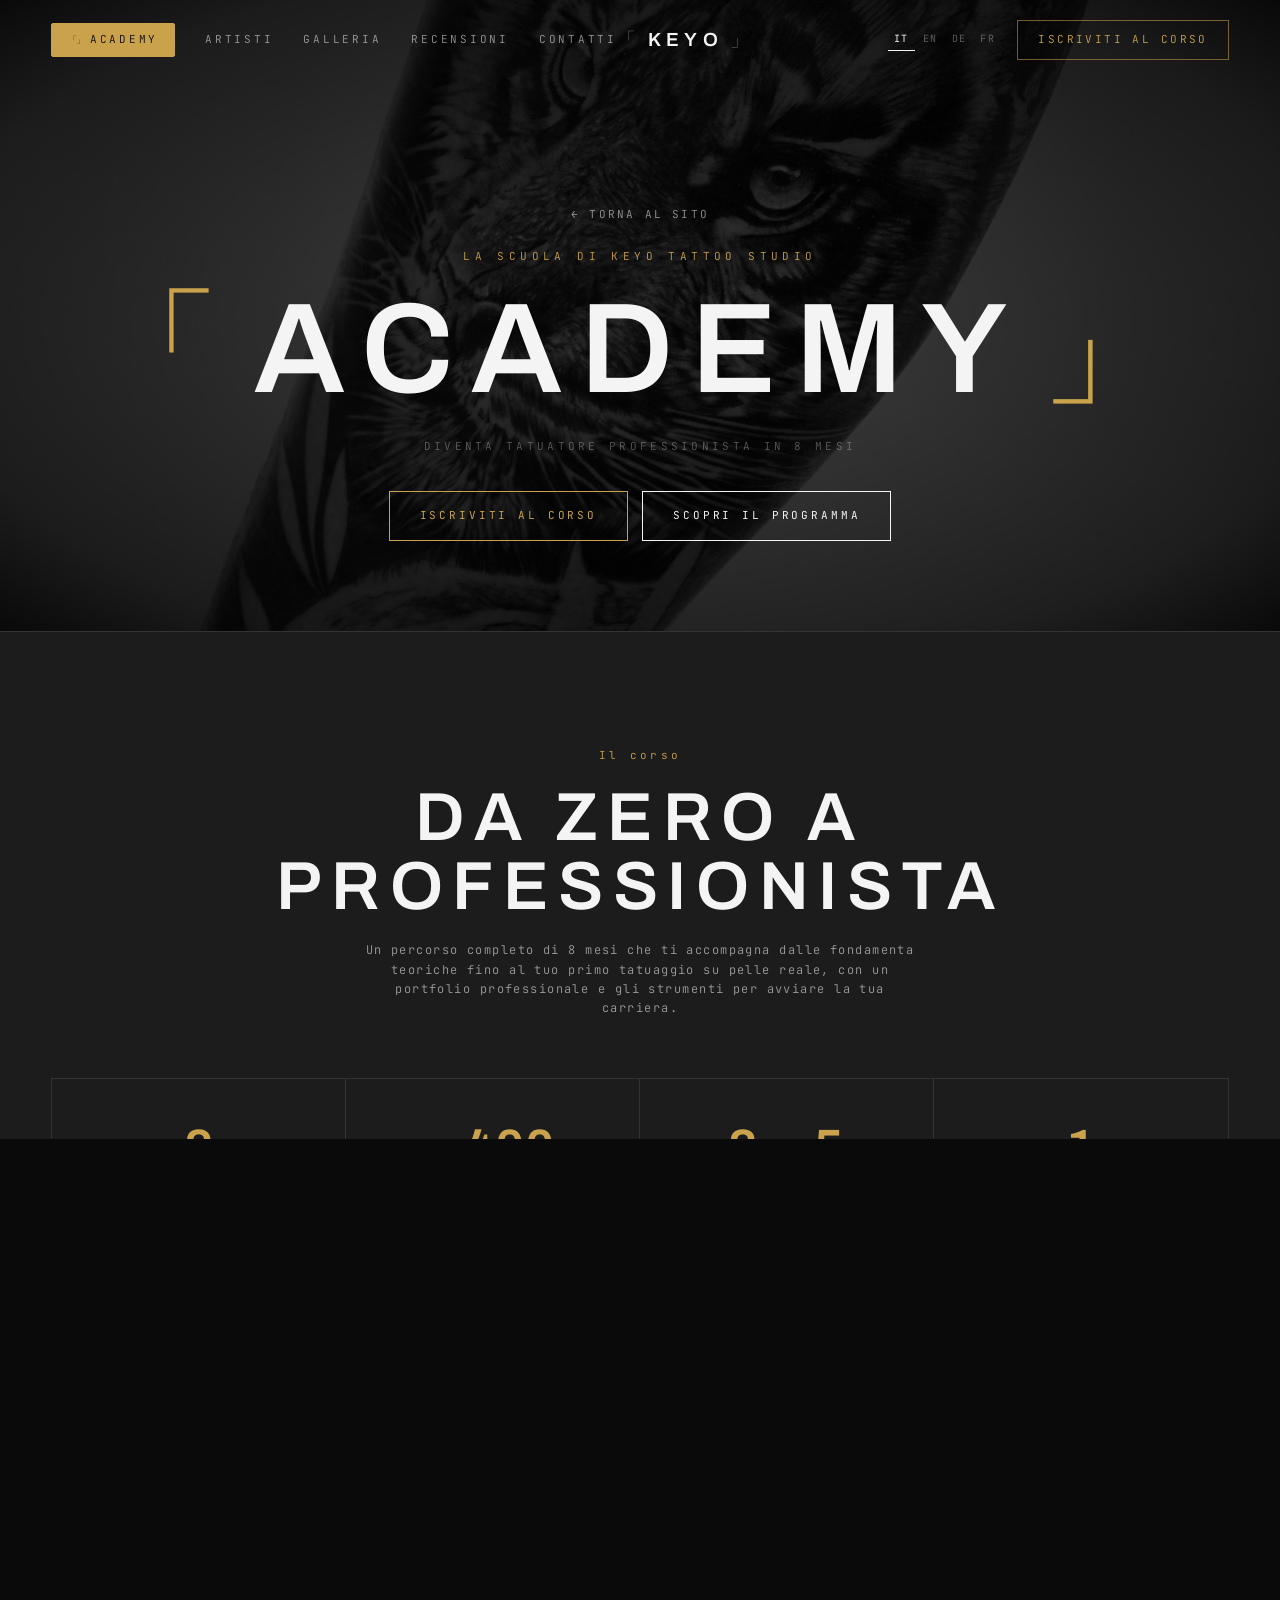
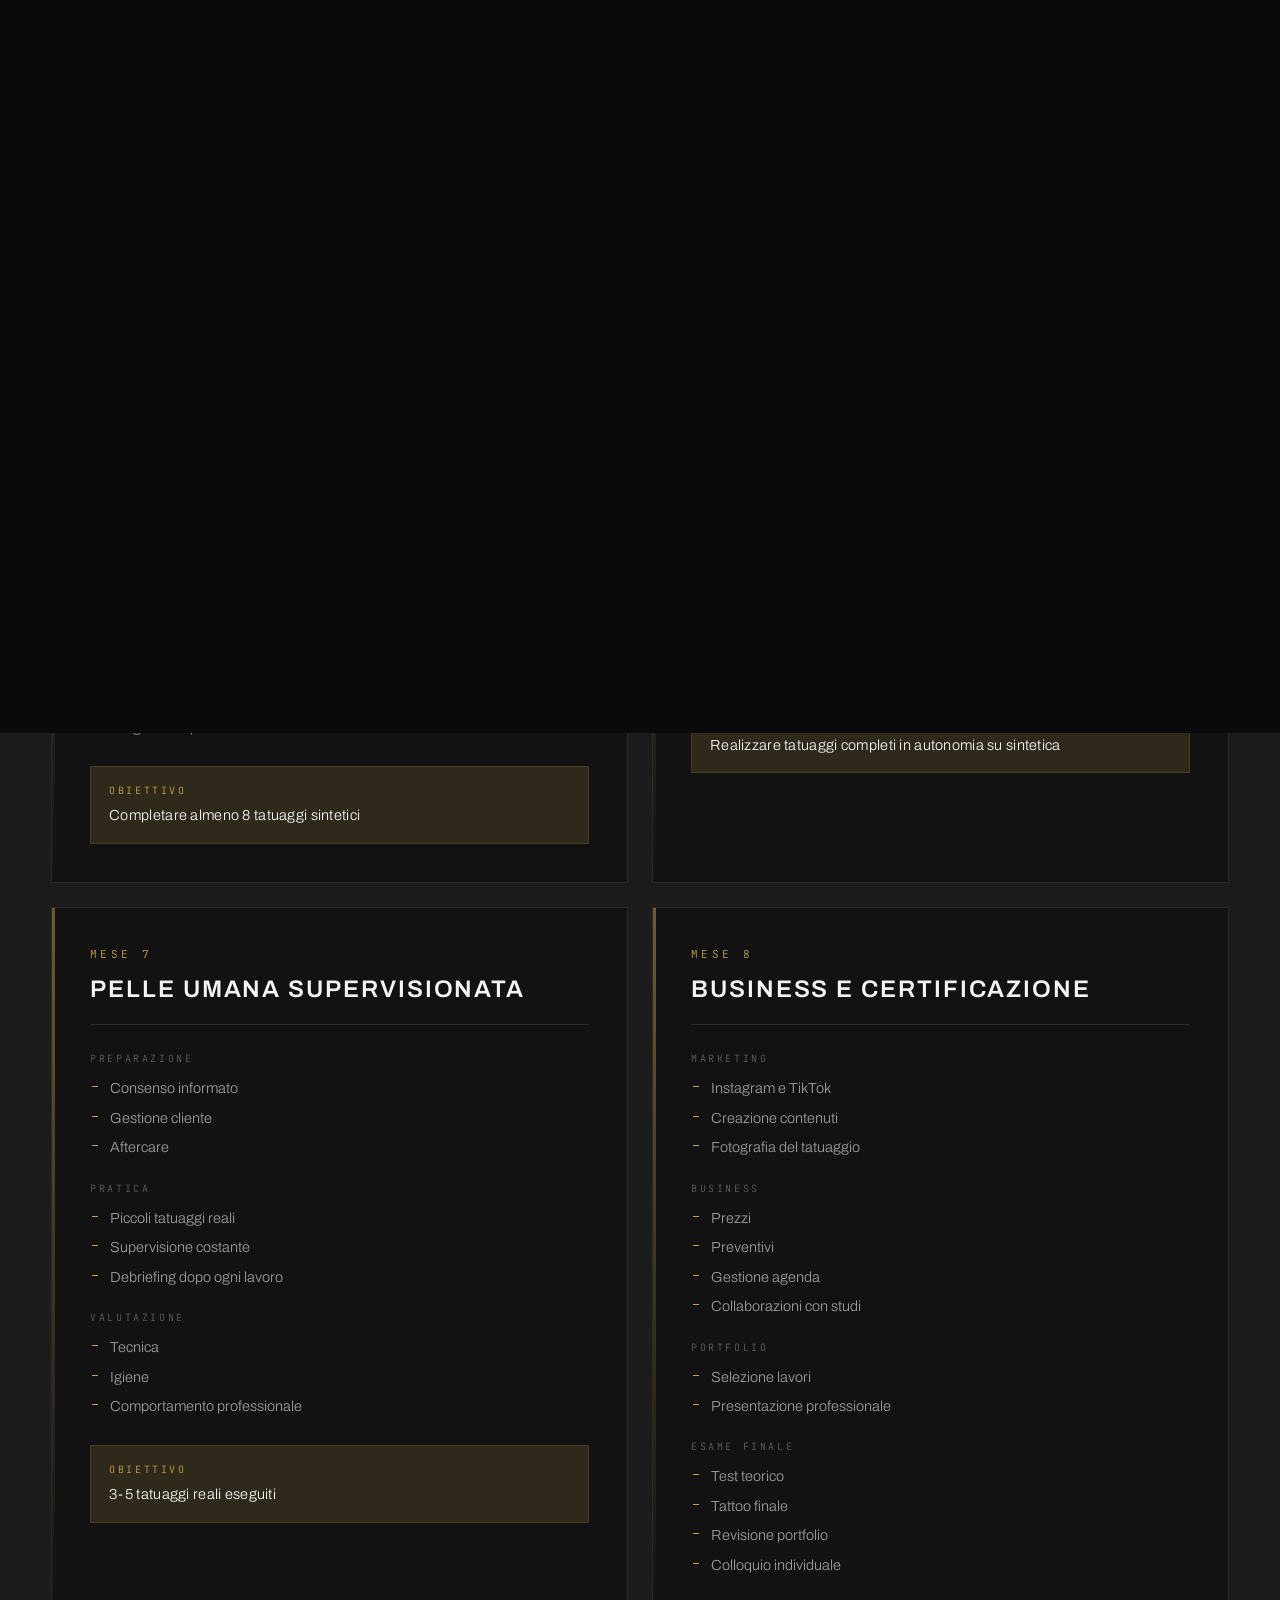
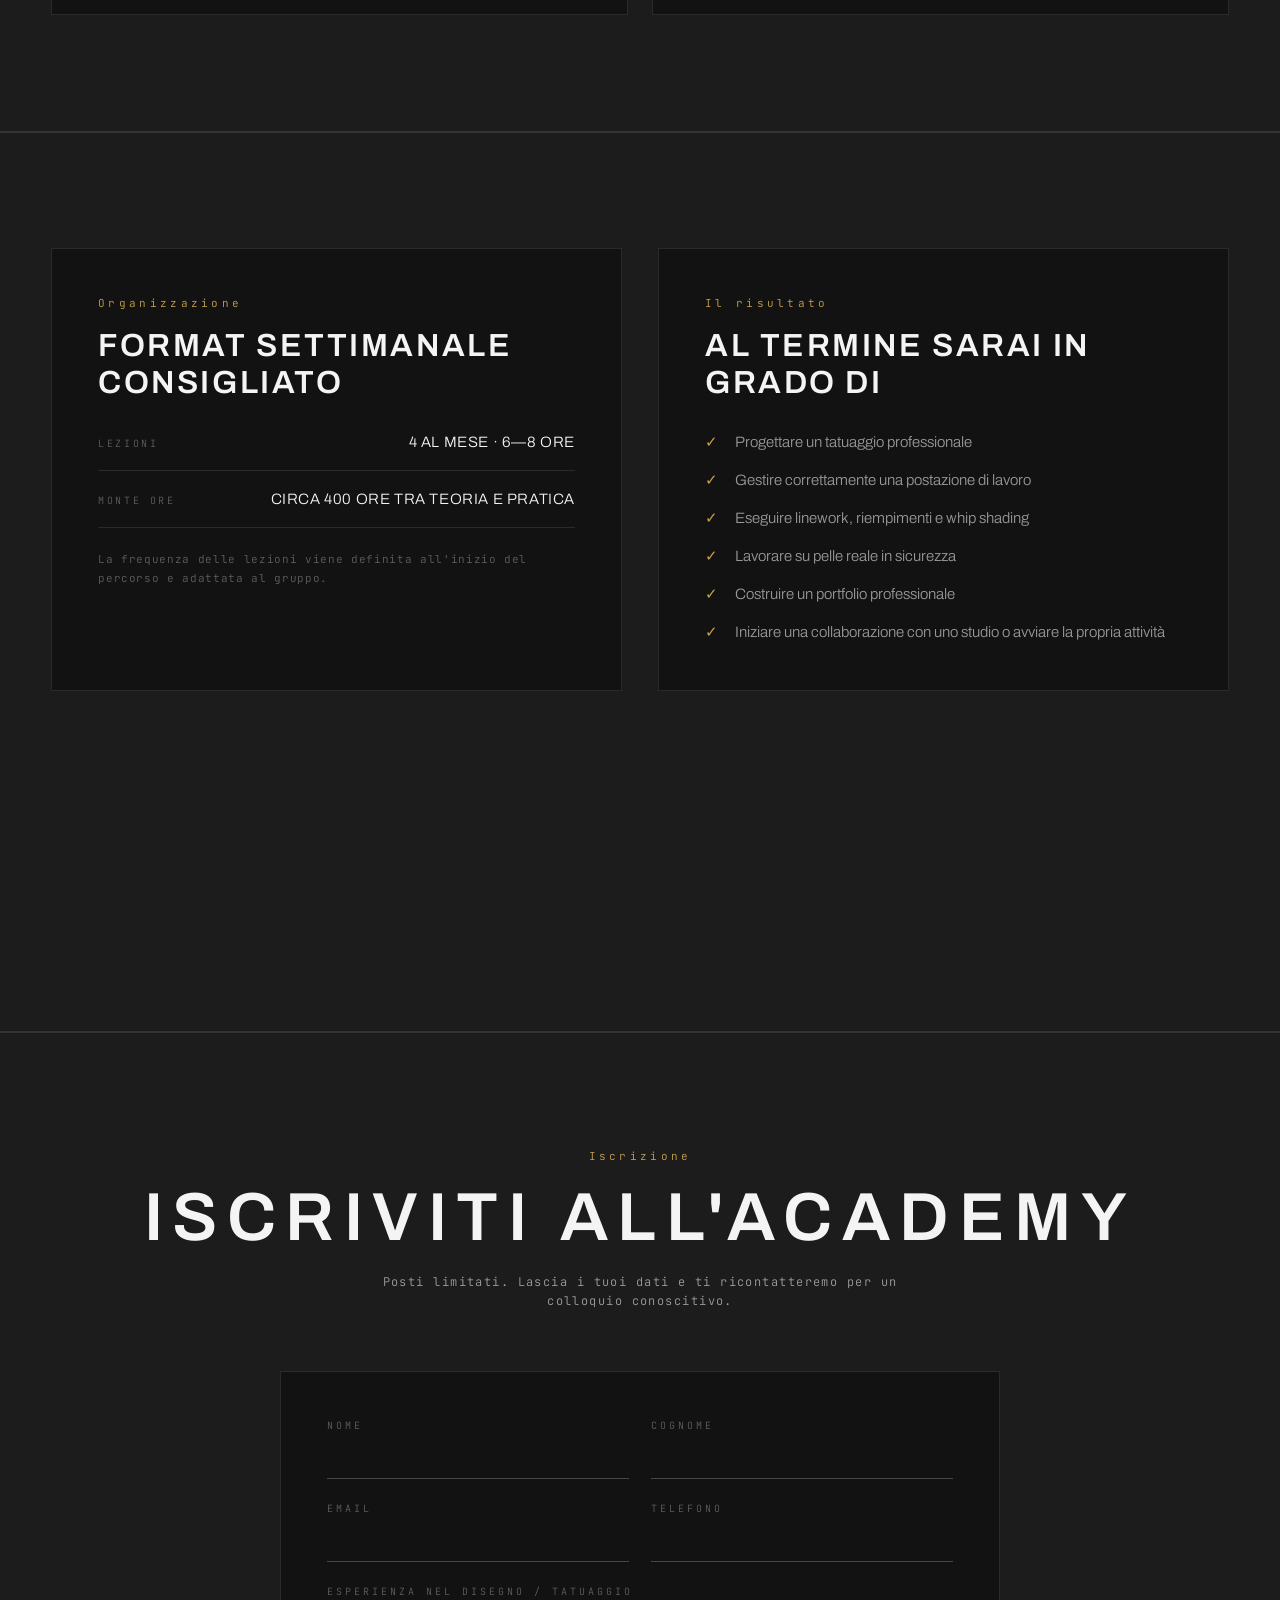
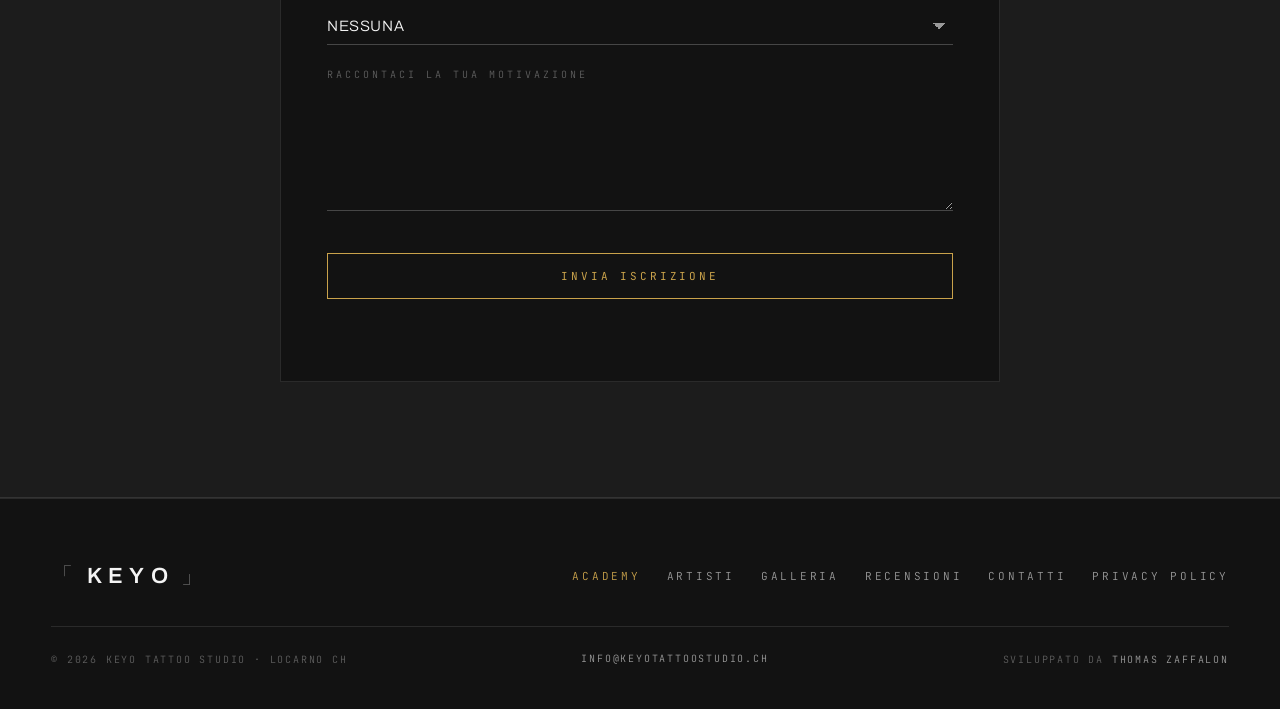
==== commit d7ed81ac: "ready for publish" ====
--- a/academy.html
+++ b/academy.html
@@ -6,7 +6,23 @@
 <meta name="theme-color" content="#0a0a0a" />
 <title>KEYO ACADEMY — SCUOLA DI TATUAGGIO · LOCARNO CH</title>
 <meta name="description" content="Keyo Academy — la scuola di tatuaggio di Keyo Tattoo Studio a Locarno. Percorso professionale di 8 mesi, dalla teoria al primo tatuaggio su pelle reale." />
-<link rel="icon" href="img/icon.jpg" type="image/jpeg" />
+<link rel="canonical" href="https://keyotattoostudio.ch/academy.html" />
+<link rel="icon" href="/favicon.ico" sizes="any" />
+<link rel="icon" type="image/png" sizes="48x48" href="/img/favicon-48.png" />
+<link rel="icon" type="image/png" sizes="96x96" href="/img/favicon-96.png" />
+<link rel="icon" type="image/png" sizes="32x32" href="/img/favicon-32.png" />
+<link rel="apple-touch-icon" sizes="180x180" href="/img/apple-touch-icon.png" />
+<meta property="og:type" content="website" />
+<meta property="og:site_name" content="Keyo Tattoo Studio" />
+<meta property="og:locale" content="it_CH" />
+<meta property="og:title" content="Keyo Academy — Scuola di tatuaggio · Locarno CH" />
+<meta property="og:description" content="La scuola di tatuaggio di Keyo Tattoo Studio a Locarno. Percorso professionale di 8 mesi, dalla teoria al primo tatuaggio su pelle reale." />
+<meta property="og:url" content="https://keyotattoostudio.ch/academy.html" />
+<meta property="og:image" content="https://keyotattoostudio.ch/img/IMG_3037-2-scaled.jpg" />
+<meta name="twitter:card" content="summary_large_image" />
+<meta name="twitter:title" content="Keyo Academy — Scuola di tatuaggio · Locarno CH" />
+<meta name="twitter:description" content="La scuola di tatuaggio di Keyo Tattoo Studio a Locarno. Percorso professionale di 8 mesi." />
+<meta name="twitter:image" content="https://keyotattoostudio.ch/img/IMG_3037-2-scaled.jpg" />
 <link rel="preconnect" href="https://fonts.googleapis.com" />
 <link rel="preconnect" href="https://fonts.gstatic.com" crossorigin />
 <link href="https://fonts.googleapis.com/css2?family=Archivo:wght@300;400;500;600;700&family=JetBrains+Mono:wght@300;400&display=swap" rel="stylesheet" />
@@ -20,7 +36,7 @@
     <a href="academy.html" class="nav-academy active" data-i18n="nav.academy">Academy</a>
     <a href="index.html#artisti" data-i18n="nav.artists">Artisti</a>
     <a href="index.html#galleria" data-i18n="nav.gallery">Galleria</a>
-    <a href="index.html#space" data-i18n="nav.studio">Studio</a>
+    <!-- <a href="index.html#space" data-i18n="nav.studio">Studio</a> -->
     <a href="index.html#recensioni" data-i18n="nav.reviews">Recensioni</a>
     <a href="index.html#contatti" data-i18n="nav.contact">Contatti</a>
   </nav>
@@ -322,7 +338,7 @@
       <p class="section-lead" data-i18n="ac.enroll.lead">Posti limitati. Lascia i tuoi dati e ti ricontatteremo per un colloquio conoscitivo.</p>
     </div>
 
-    <form class="contact-form ac-form reveal" id="contactForm" action="https://formspree.io/f/PROVVISORIO_ACADEMY" method="POST">
+    <form class="contact-form ac-form reveal" id="contactForm" action="https://formspree.io/f/mgojnoed" method="POST">
       <input type="hidden" name="_subject" value="Nuova iscrizione — Keyo Academy" />
       <input type="hidden" name="form" value="Keyo Academy" />
       <div class="ac-form-row">
@@ -372,13 +388,15 @@
       <a href="academy.html" class="footer-academy" data-i18n="nav.academy">Academy</a>
       <a href="index.html#artisti" data-i18n="nav.artists">Artisti</a>
       <a href="index.html#galleria" data-i18n="nav.gallery">Galleria</a>
-      <a href="index.html#space" data-i18n="nav.studio">Studio</a>
+      <!-- <a href="index.html#space" data-i18n="nav.studio">Studio</a> -->
       <a href="index.html#recensioni" data-i18n="nav.reviews">Recensioni</a>
       <a href="index.html#contatti" data-i18n="nav.contact">Contatti</a>
+      <a href="privacy.html" data-i18n="footer.privacy">Privacy Policy</a>
     </nav>
   </div>
   <div class="footer-bottom">
     <span>© <span id="year"></span> Keyo Tattoo Studio · Locarno CH</span>
+    <a href="mailto:info@keyotattoostudio.ch" class="footer-email">info@keyotattoostudio.ch</a>
     <span class="footer-credit"><span data-i18n="footer.credit">Sviluppato da</span> <a href="https://www.tommyzaffa.com" target="_blank" rel="noopener">Thomas Zaffalon</a></span>
   </div>
 </footer>
--- a/css/style.css
+++ b/css/style.css
@@ -380,7 +380,7 @@
 }
 
 /* ========== Artists ========== */
-.artists-grid { display: grid; grid-template-columns: repeat(4, 1fr); gap: clamp(16px, 2vw, 28px); }
+.artists-grid { display: grid; grid-template-columns: repeat(3, 1fr); gap: clamp(16px, 2vw, 28px); max-width: 900px; margin: 0 auto; }
 .artist-card { display: flex; flex-direction: column; text-align: center; }
 .artist-img { aspect-ratio: 4/5; overflow: hidden; background: var(--bg-2); border: 1px solid var(--line); }
 .artist-img img { width: 100%; height: 100%; object-fit: cover; filter: grayscale(100%); transition: transform .8s var(--ease), filter .6s var(--ease); }
@@ -508,6 +508,12 @@
 .contact-map-frame iframe { position: absolute; inset: 0; width: 100%; height: 100%; border: 0; filter: invert(92%) hue-rotate(180deg) saturate(.6) contrast(.95); transition: filter .4s var(--ease); }
 .contact-map:hover .contact-map-frame iframe { filter: invert(92%) hue-rotate(180deg) saturate(.85) contrast(1); }
 @media (max-width: 600px) { .contact-map-frame { aspect-ratio: 4/3; } }
+.map-consent { position: absolute; inset: 0; display: flex; flex-direction: column; align-items: center; justify-content: center; gap: 16px; text-align: center; padding: 24px; background: var(--bg-3); }
+.map-consent-text { max-width: 440px; font-size: 13px; line-height: 1.6; color: var(--text-dim); margin: 0; }
+.map-consent-privacy { font-family: var(--mono); font-size: 11px; letter-spacing: .18em; text-transform: uppercase; color: var(--text-faint); text-decoration: underline; text-underline-offset: 3px; }
+.map-consent-privacy:hover { color: var(--text); }
+.footer-email { color: var(--text-dim); border-bottom: 1px solid transparent; padding-bottom: 1px; }
+.footer-email:hover { color: var(--text); border-bottom-color: var(--text); }
 
 /* ========== Footer ========== */
 .footer { position: relative; z-index: 1; background: var(--bg-2); border-top: 1px solid var(--line); padding: 60px var(--pad) 40px; }
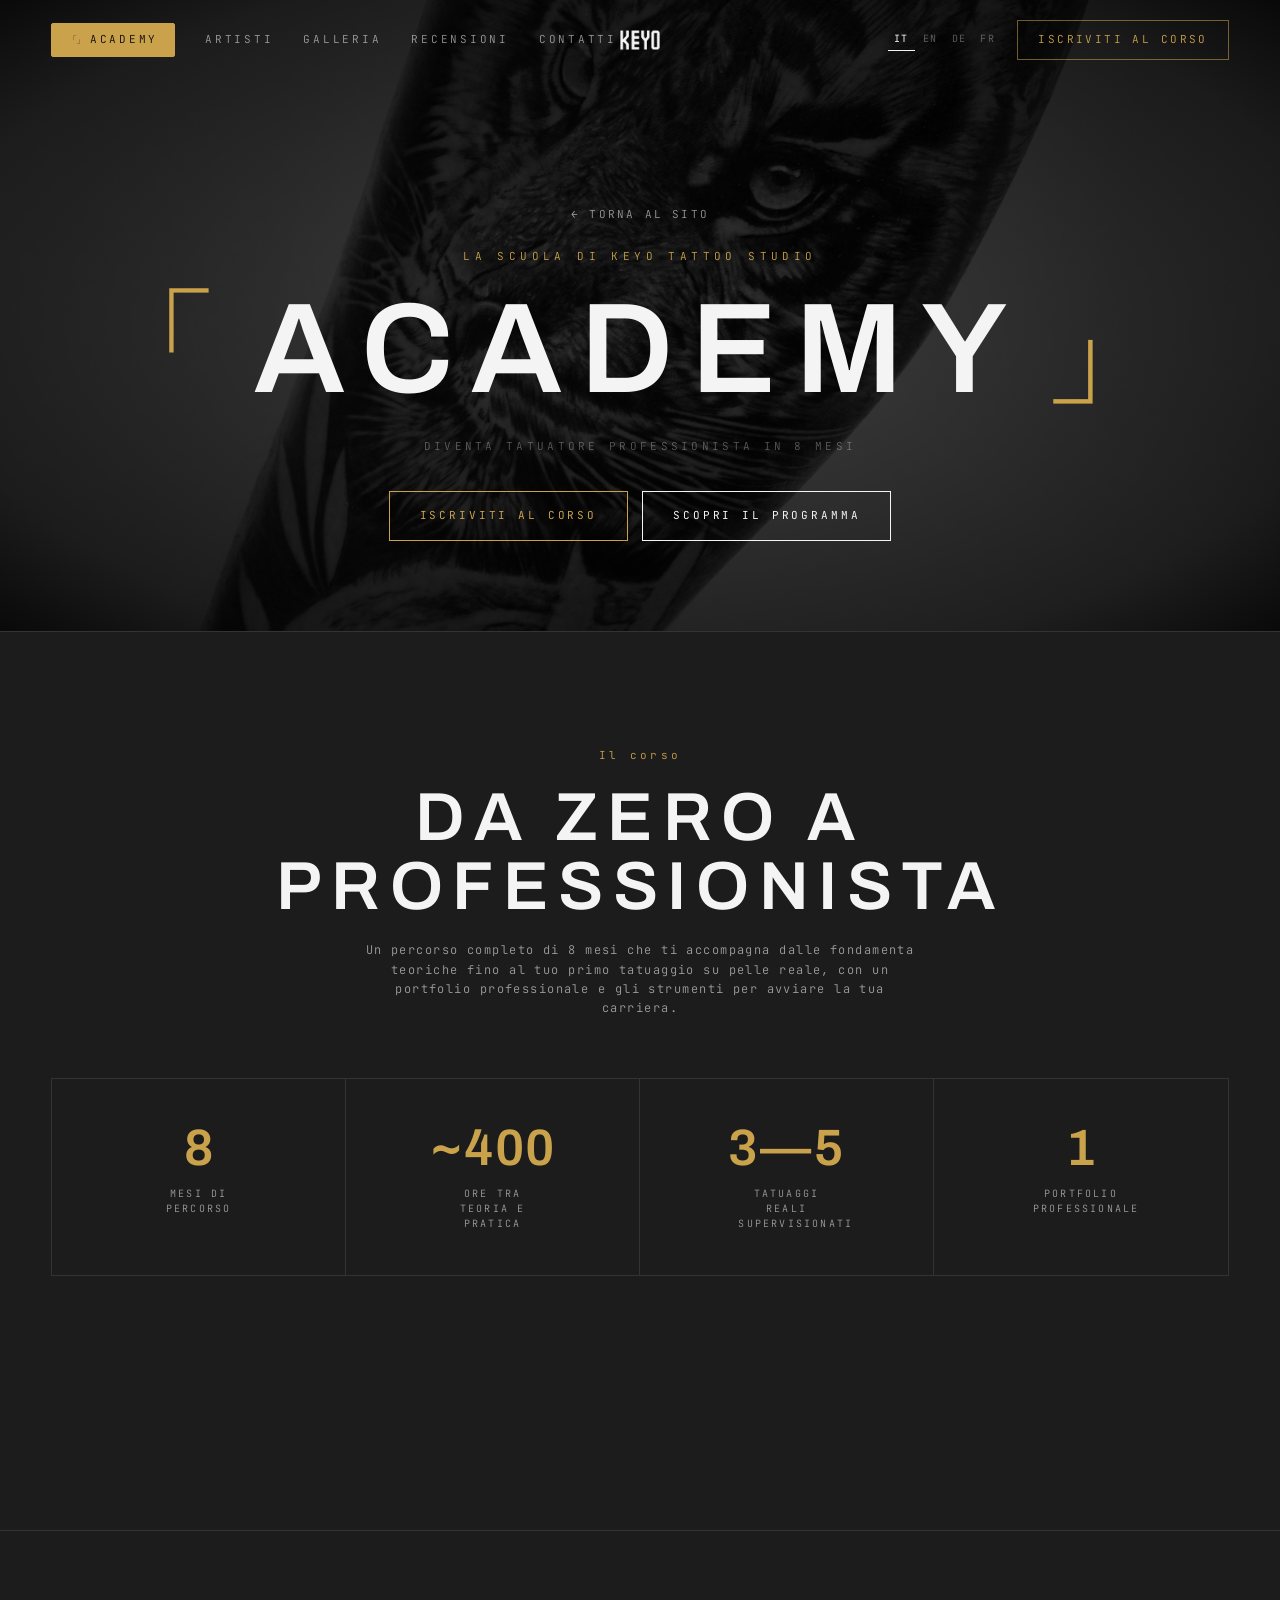
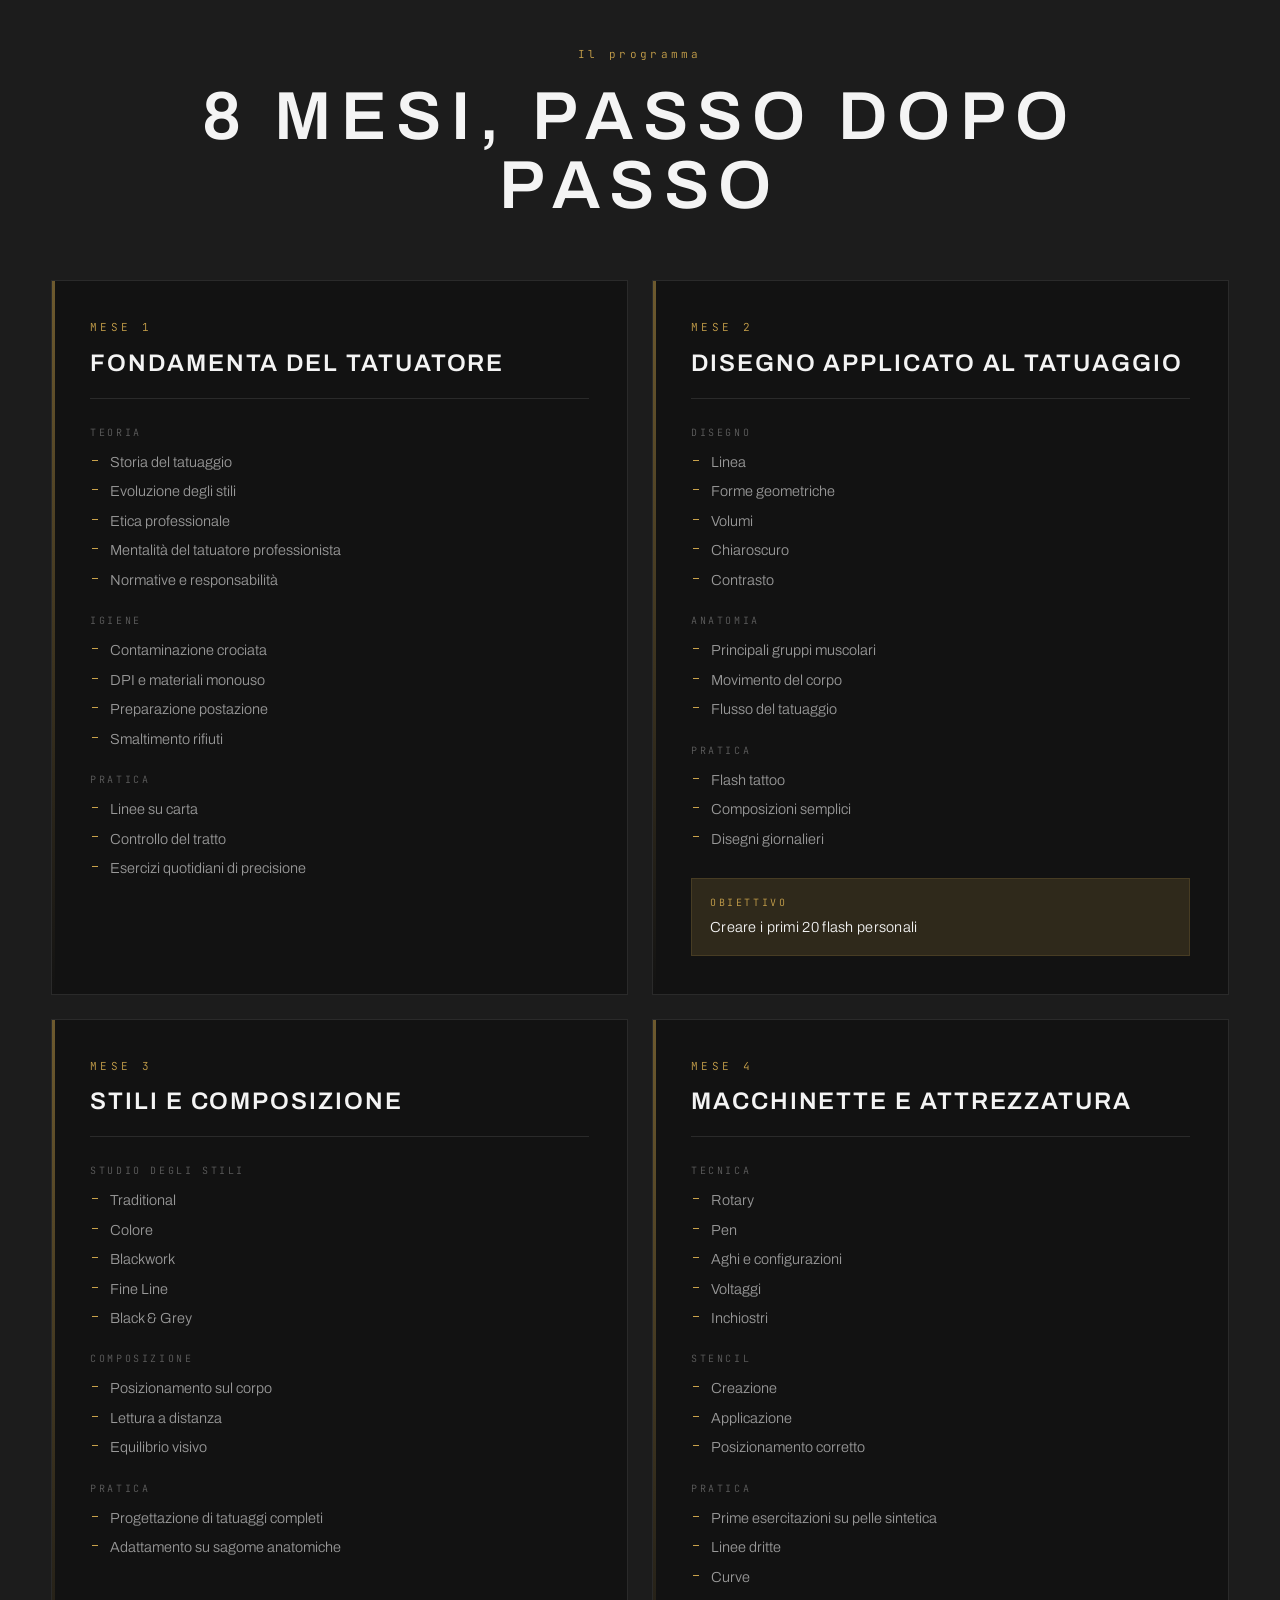
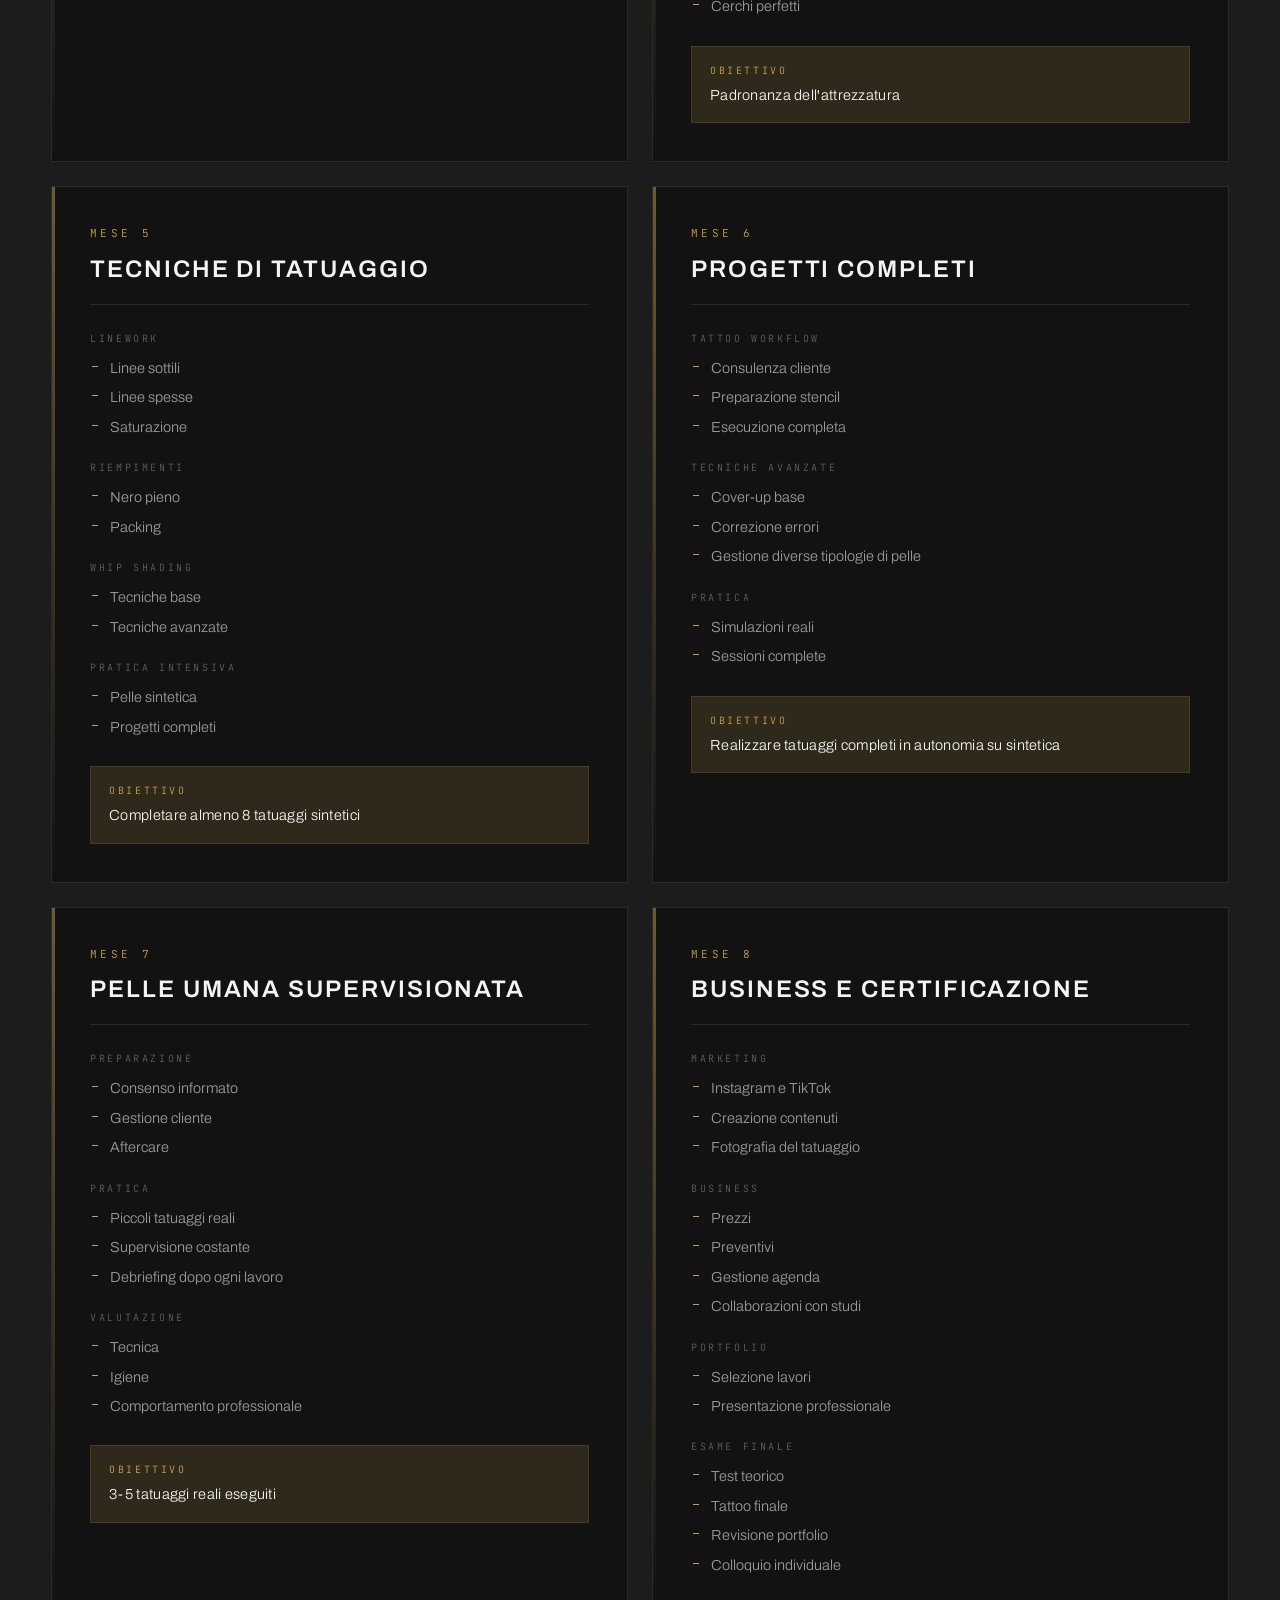
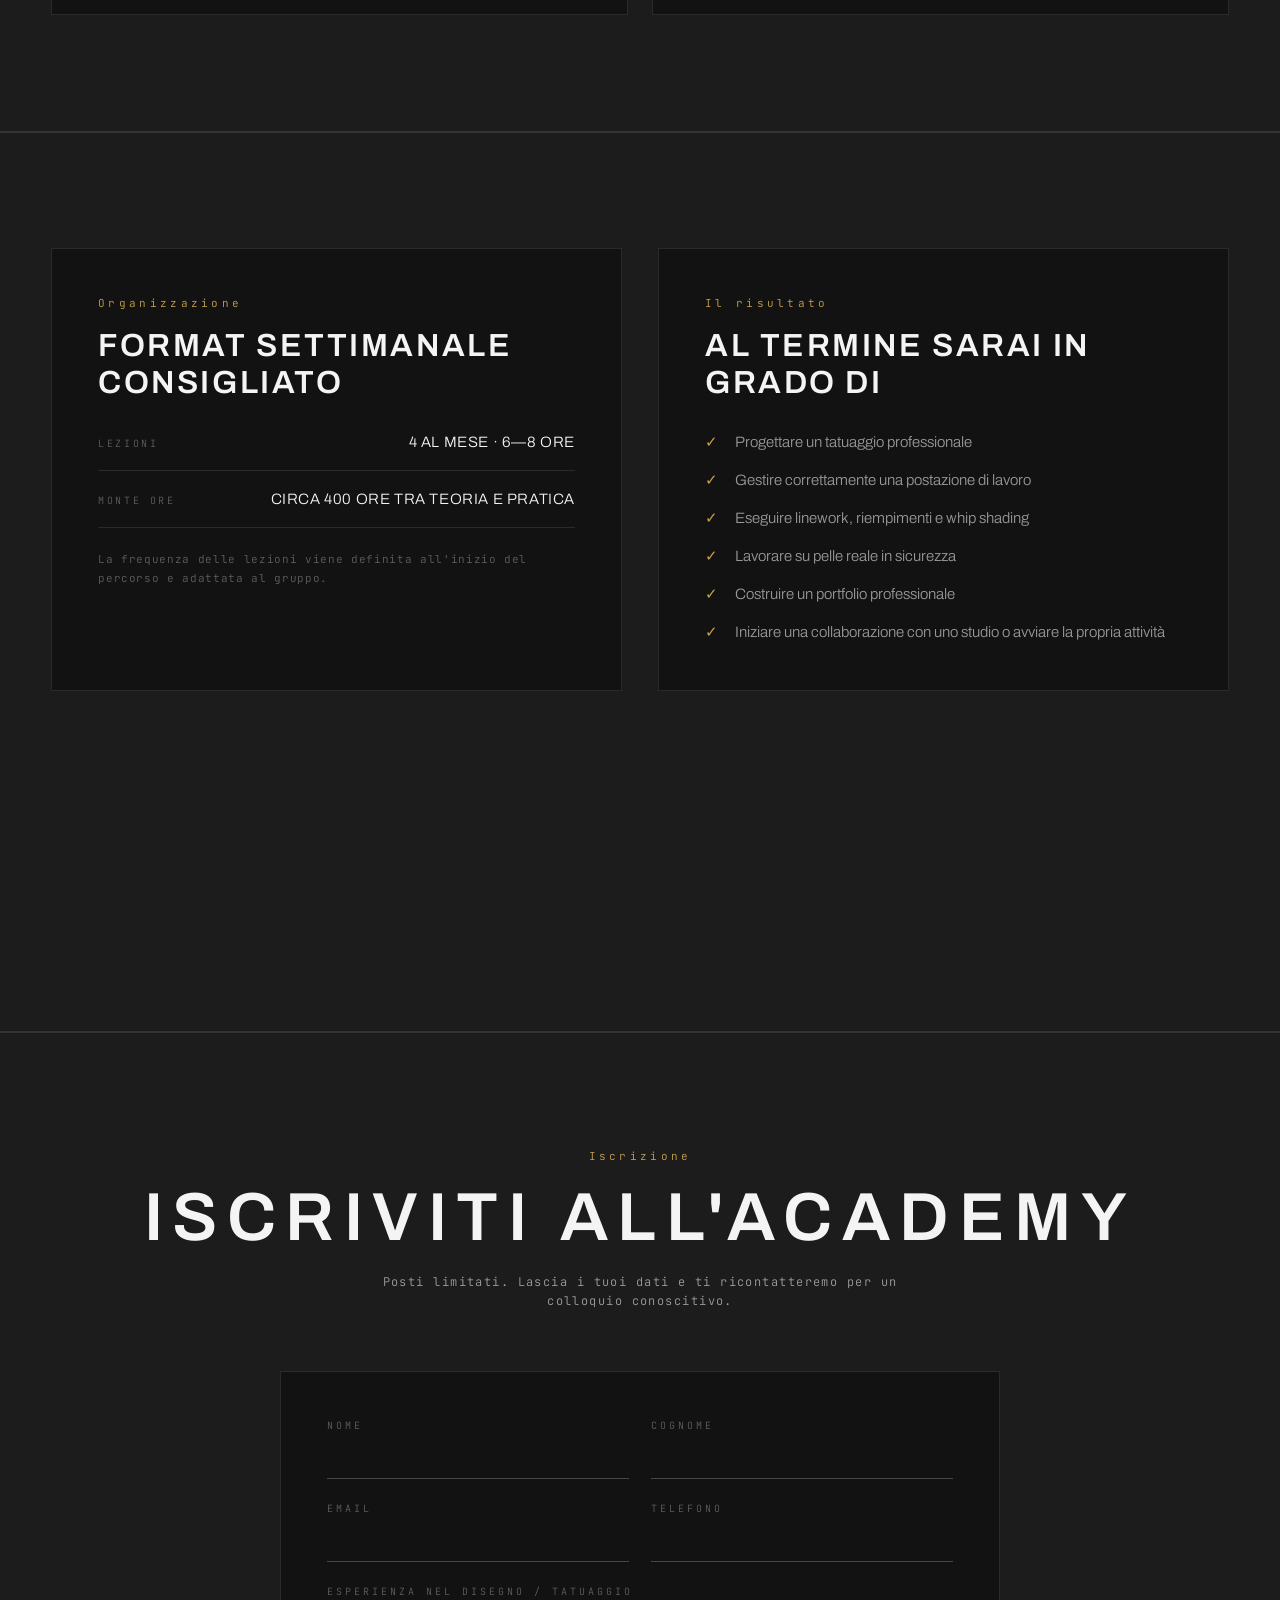
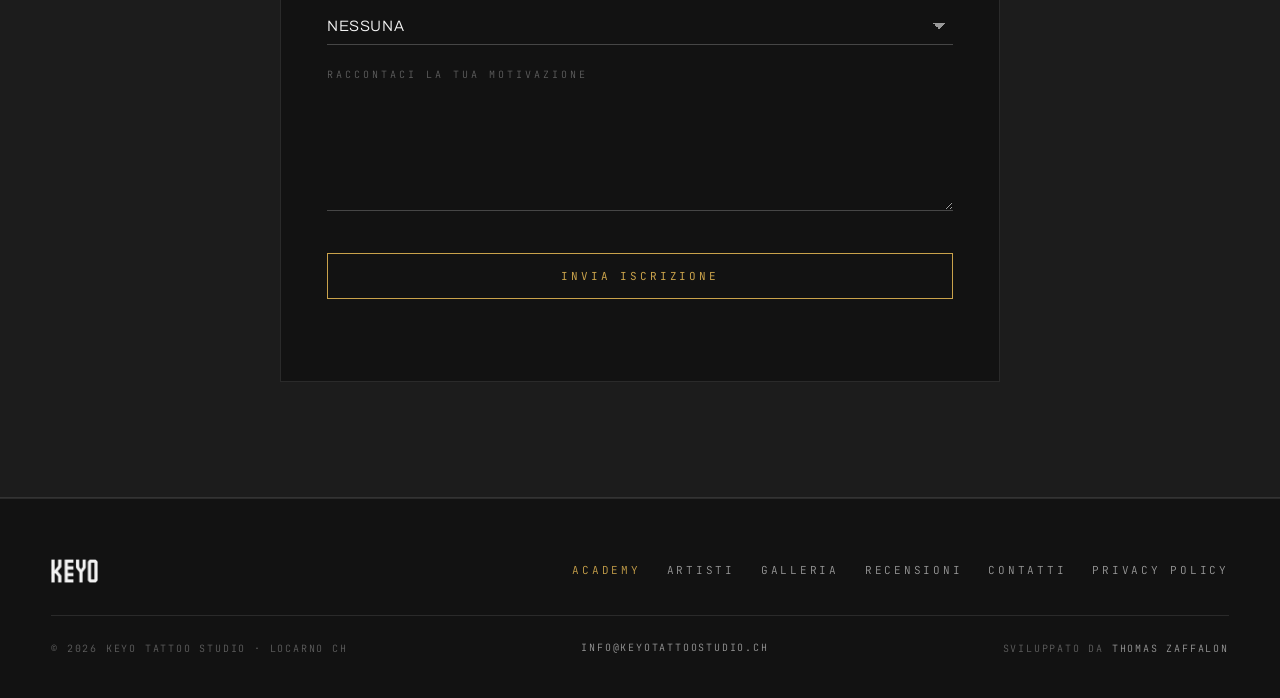
==== commit ab260f84: "new favicons" ====
--- a/academy.html
+++ b/academy.html
@@ -40,7 +40,7 @@
     <a href="index.html#recensioni" data-i18n="nav.reviews">Recensioni</a>
     <a href="index.html#contatti" data-i18n="nav.contact">Contatti</a>
   </nav>
-  <a href="index.html" class="nav-logo"><span class="bracket">「</span>KEYO<span class="bracket">」</span></a>
+  <a href="index.html" class="nav-logo"><img src="img/logo.png" alt="Keyo" /></a>
   <div class="nav-right">
     <div class="lang-switch" id="langSwitch" aria-label="Language">
       <button type="button" data-lang="it">IT</button>
@@ -383,7 +383,7 @@
 <!-- Footer -->
 <footer class="footer">
   <div class="footer-top">
-    <a href="index.html" class="footer-brand"><span class="bracket">「</span>KEYO<span class="bracket">」</span></a>
+    <a href="index.html" class="footer-brand"><img src="img/logo.png" alt="Keyo" /></a>
     <nav class="footer-nav">
       <a href="academy.html" class="footer-academy" data-i18n="nav.academy">Academy</a>
       <a href="index.html#artisti" data-i18n="nav.artists">Artisti</a>
--- a/css/style.css
+++ b/css/style.css
@@ -76,33 +76,17 @@
 @keyframes metaIn { from { opacity: 0; transform: translateY(8px); } to { opacity: 1; transform: translateY(0); } }
 
 .loader-inner {
-  font-family: var(--sans);
-  font-weight: 600;
-  font-size: clamp(46px, 8vw, 88px);
-  letter-spacing: .18em;
-  text-transform: uppercase;
-  display: flex; align-items: center; gap: .12em;
-}
-.loader-bracket {
-  color: var(--text-faint);
-  font-weight: 300;
-  display: inline-block;
-  opacity: 0;
-}
-.loader-bracket.left { transform: translateX(-30px); animation: bracketInL 1.1s var(--ease) .15s forwards; }
-.loader-bracket.right { transform: translateX(30px); animation: bracketInR 1.1s var(--ease) .25s forwards; }
-@keyframes bracketInL { from { opacity: 0; transform: translateX(-30px); } to { opacity: 1; transform: translateX(0); } }
-@keyframes bracketInR { from { opacity: 0; transform: translateX(30px); } to { opacity: 1; transform: translateX(0); } }
-
-.loader-word { display: inline-flex; }
-.loader-word .ll {
-  display: inline-block;
+  display: flex; align-items: center; justify-content: center;
+}
+.loader-logo {
+  height: clamp(46px, 8vw, 88px);
+  width: auto;
   opacity: 0;
   transform: translateY(14px);
   filter: blur(8px);
-  animation: letterIn .9s var(--ease) calc(.5s + var(--i) * .12s) forwards;
-}
-@keyframes letterIn {
+  animation: logoIn .9s var(--ease) .5s forwards;
+}
+@keyframes logoIn {
   from { opacity: 0; transform: translateY(14px); filter: blur(8px); }
   to { opacity: 1; transform: translateY(0); filter: blur(0); }
 }
@@ -170,11 +154,10 @@
 .nav-logo {
   grid-column: 2;
   justify-self: center;
-  display: inline-flex; align-items: center; gap: .35em;
-  font-weight: 600; font-size: 19px; letter-spacing: .28em; text-transform: uppercase;
+  display: inline-flex; align-items: center;
   line-height: 1;
 }
-.nav-logo .bracket { color: var(--text-faint); font-weight: 300; }
+.nav-logo img { height: 20px; width: auto; display: block; }
 
 .nav-links {
   grid-column: 1; justify-self: start;
@@ -297,13 +280,9 @@
 @keyframes heroFade { from { opacity: 0; transform: translateY(20px); } to { opacity: 1; transform: translateY(0); } }
 .hero-tag { font-family: var(--mono); font-size: 10px; letter-spacing: .55em; text-transform: uppercase; color: var(--text-dim); margin-bottom: 28px; }
 .hero-title {
-  font-weight: 600;
-  font-size: clamp(64px, 16vw, 220px);
-  line-height: .96; letter-spacing: .14em; text-transform: uppercase;
-  display: flex; justify-content: center; align-items: center; gap: .1em; margin-bottom: 30px;
-  flex-wrap: nowrap; white-space: nowrap; max-width: 100%;
-}
-.hero-title .bracket { color: var(--text-faint); font-weight: 300; }
+  display: flex; justify-content: center; align-items: center; margin-bottom: 30px;
+}
+.hero-title img { height: clamp(64px, 16vw, 180px); width: auto; display: block; }
 .hero-meta {
   font-family: var(--mono);
   font-size: 11px; letter-spacing: .35em; text-transform: uppercase; color: var(--text-faint);
@@ -518,8 +497,8 @@
 /* ========== Footer ========== */
 .footer { position: relative; z-index: 1; background: var(--bg-2); border-top: 1px solid var(--line); padding: 60px var(--pad) 40px; }
 .footer-top { display: flex; justify-content: space-between; align-items: center; flex-wrap: wrap; gap: 32px; padding-bottom: 32px; border-bottom: 1px solid var(--line); max-width: var(--maxw); margin: 0 auto; }
-.footer-brand { display: inline-flex; align-items: center; gap: .35em; font-weight: 600; font-size: 22px; letter-spacing: .28em; text-transform: uppercase; }
-.footer-brand .bracket { color: var(--text-faint); font-weight: 300; }
+.footer-brand { display: inline-flex; align-items: center; }
+.footer-brand img { height: 24px; width: auto; display: block; }
 .footer-nav { display: flex; gap: 26px; flex-wrap: wrap; }
 .footer-nav a { font-family: var(--mono); font-size: 11px; letter-spacing: .25em; text-transform: uppercase; color: var(--text-dim); }
 .footer-bottom { max-width: var(--maxw); margin: 24px auto 0; display: flex; justify-content: space-between; align-items: center; font-family: var(--mono); font-size: 10px; letter-spacing: .18em; text-transform: uppercase; color: var(--text-faint); flex-wrap: wrap; gap: 12px; }
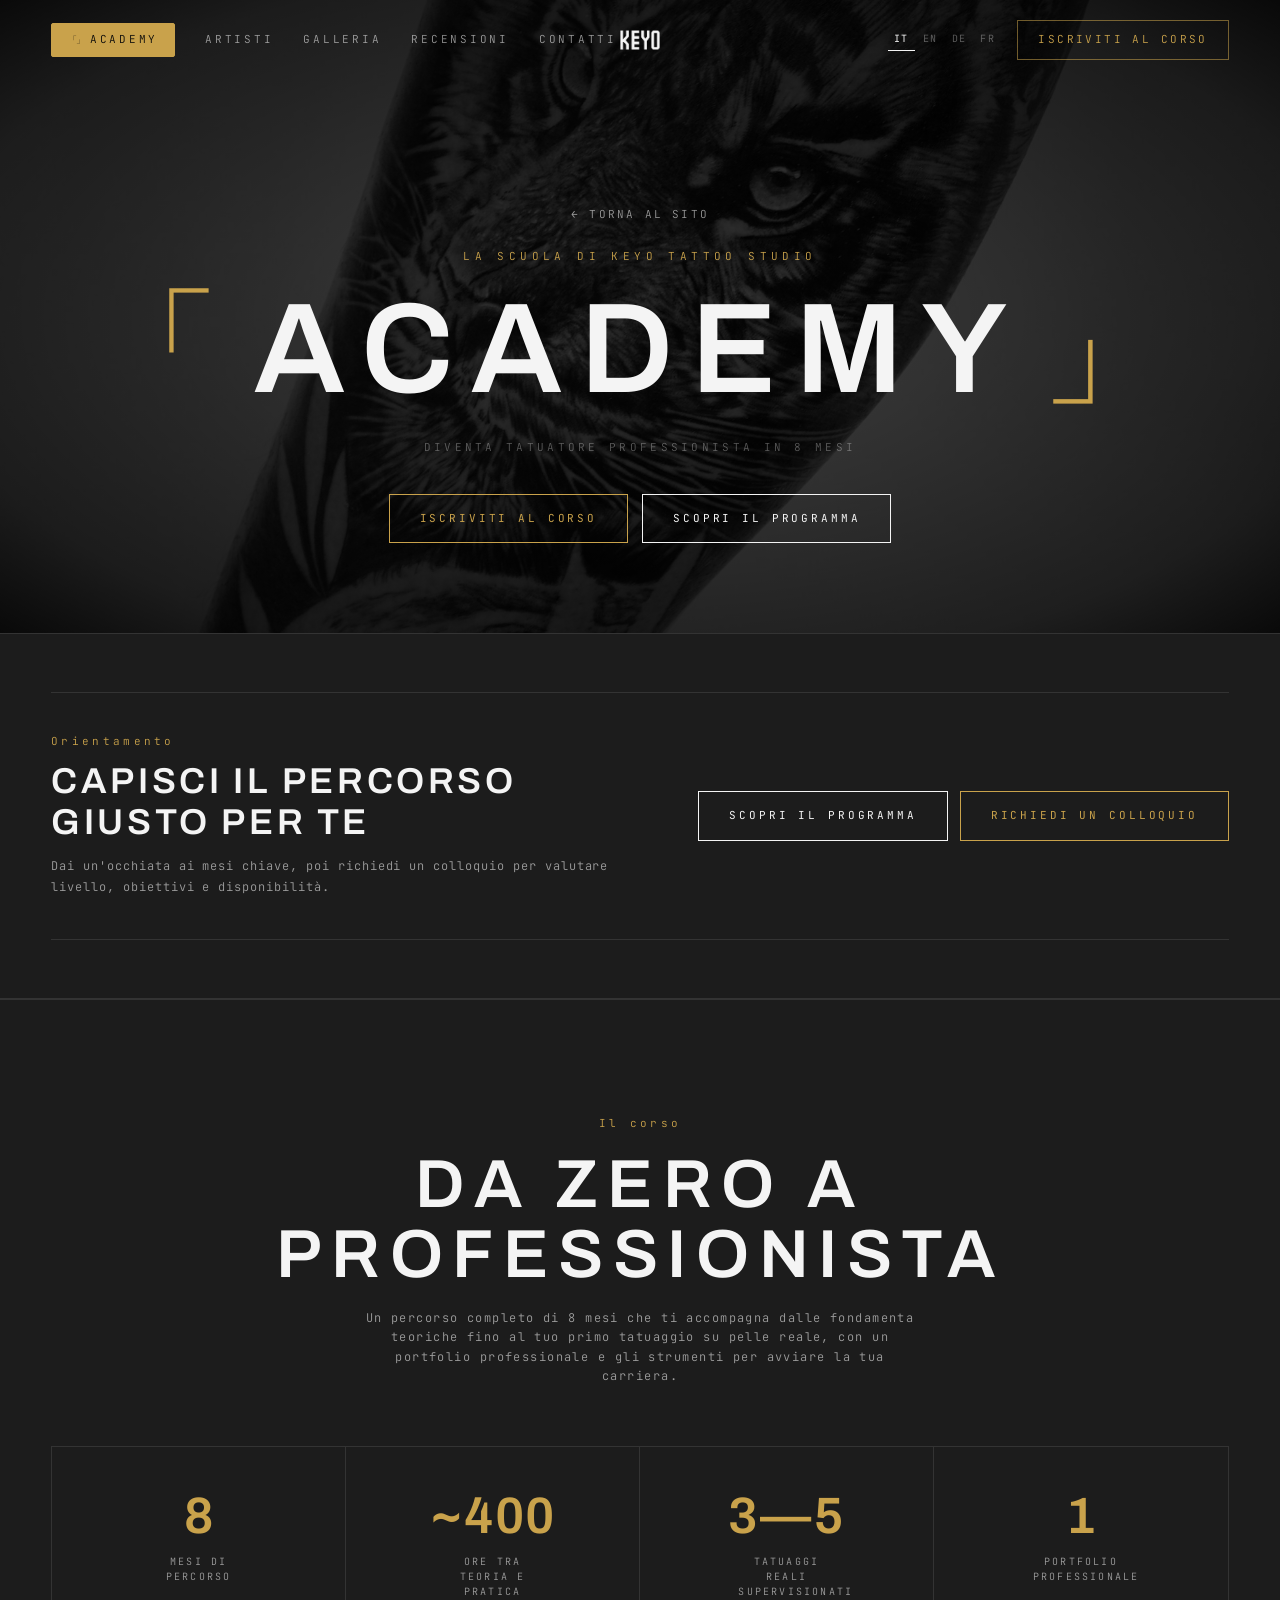
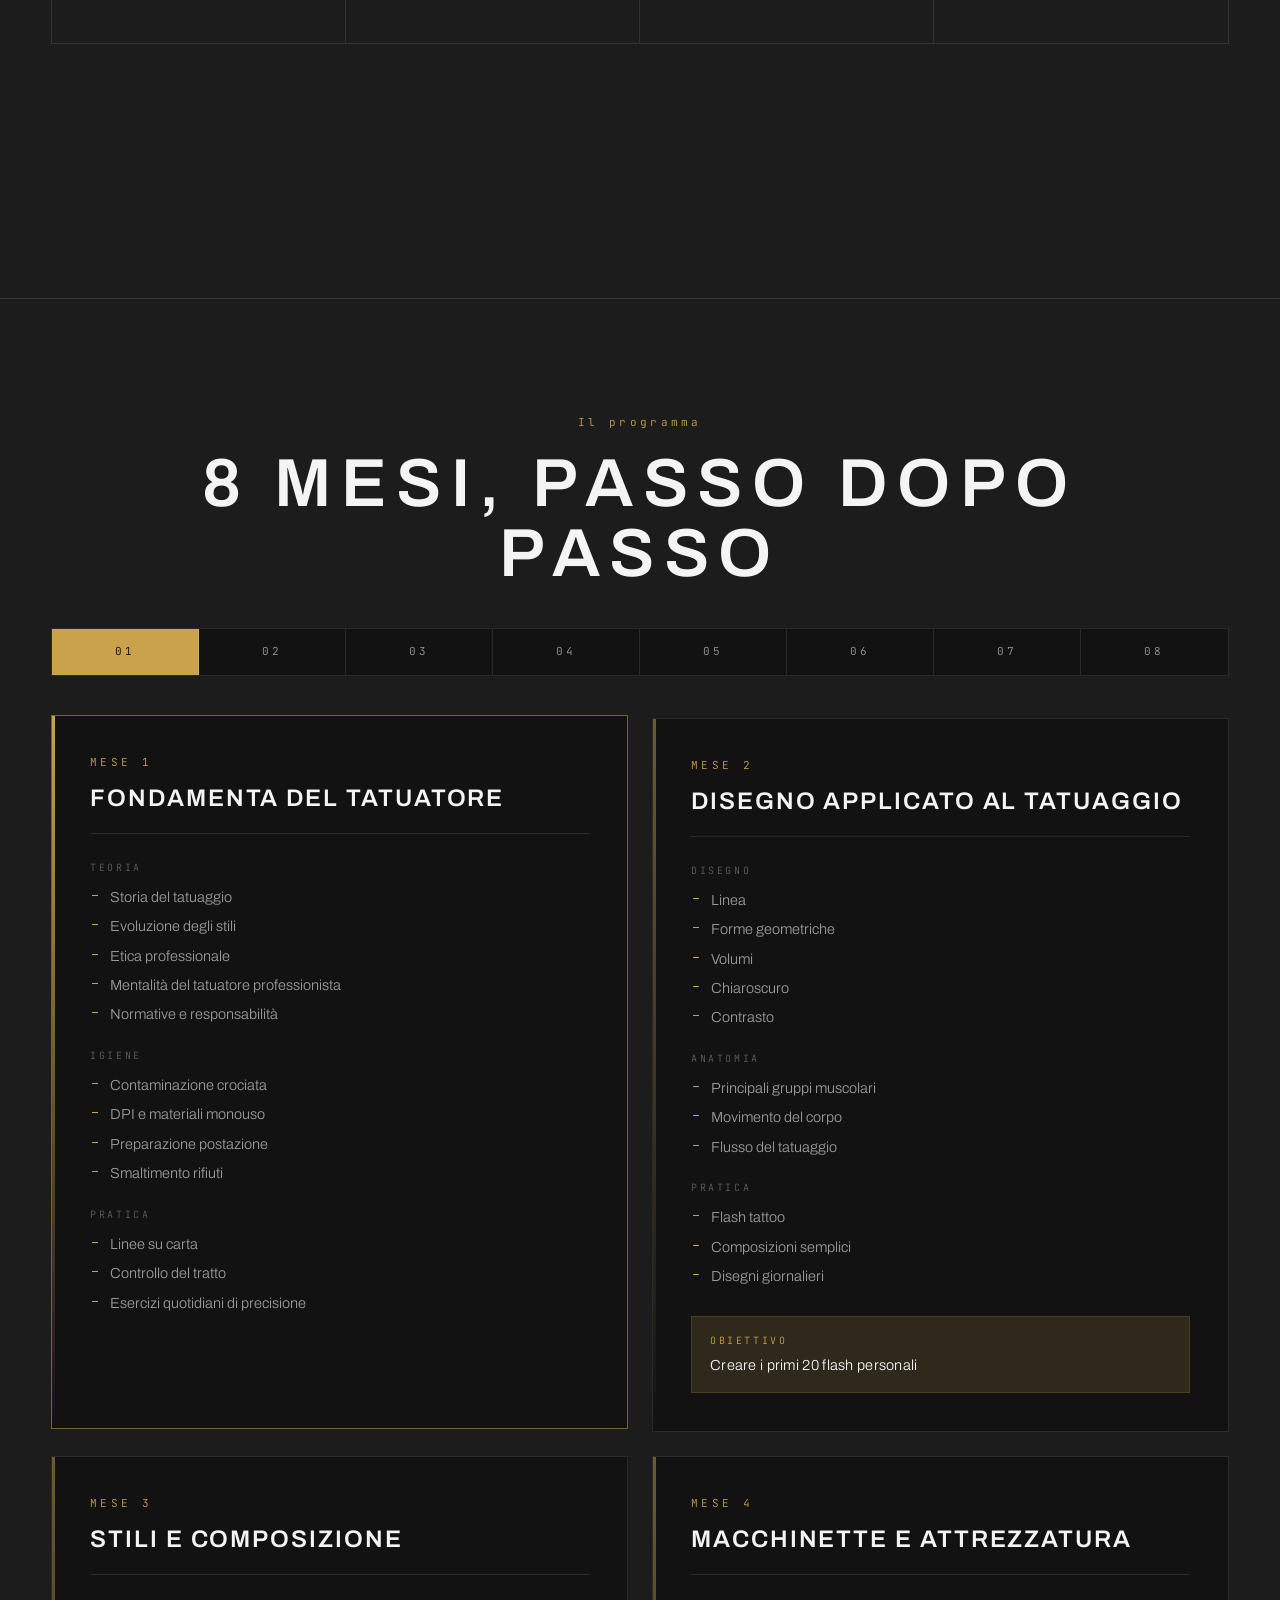
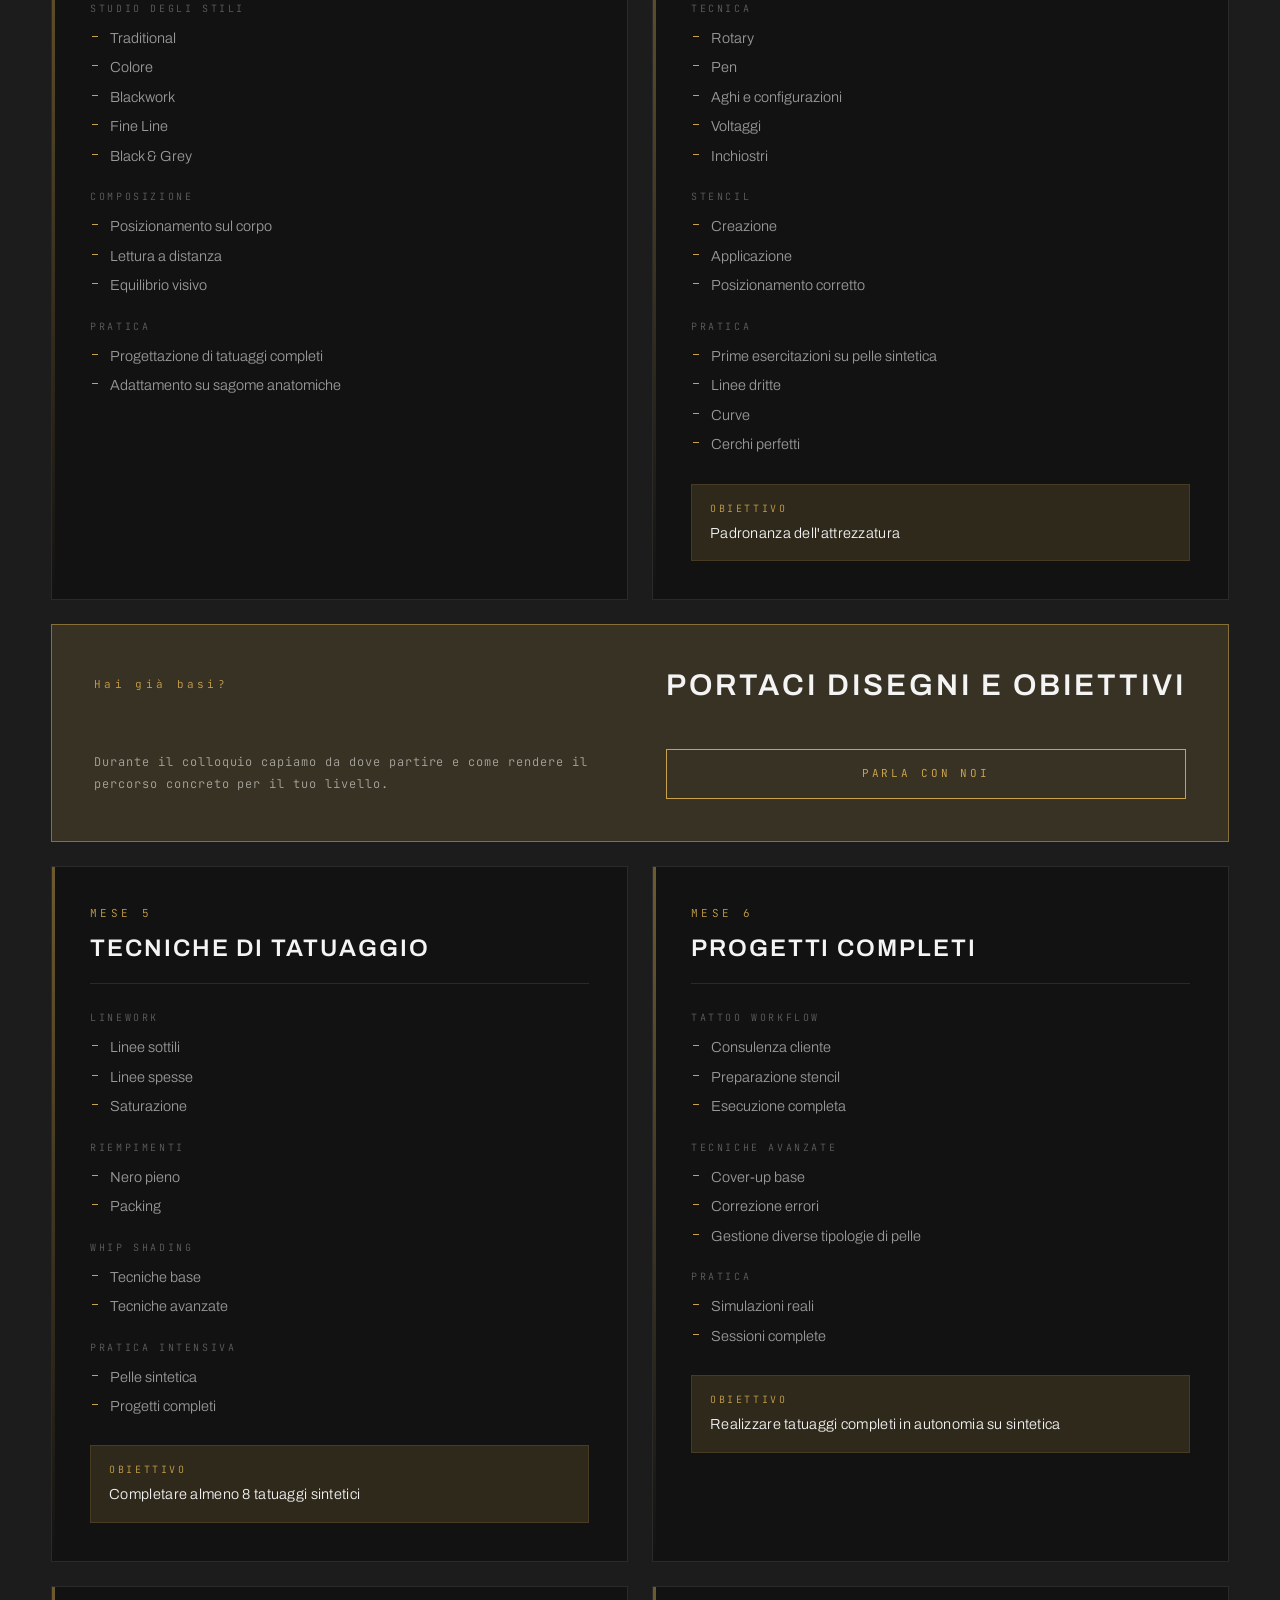
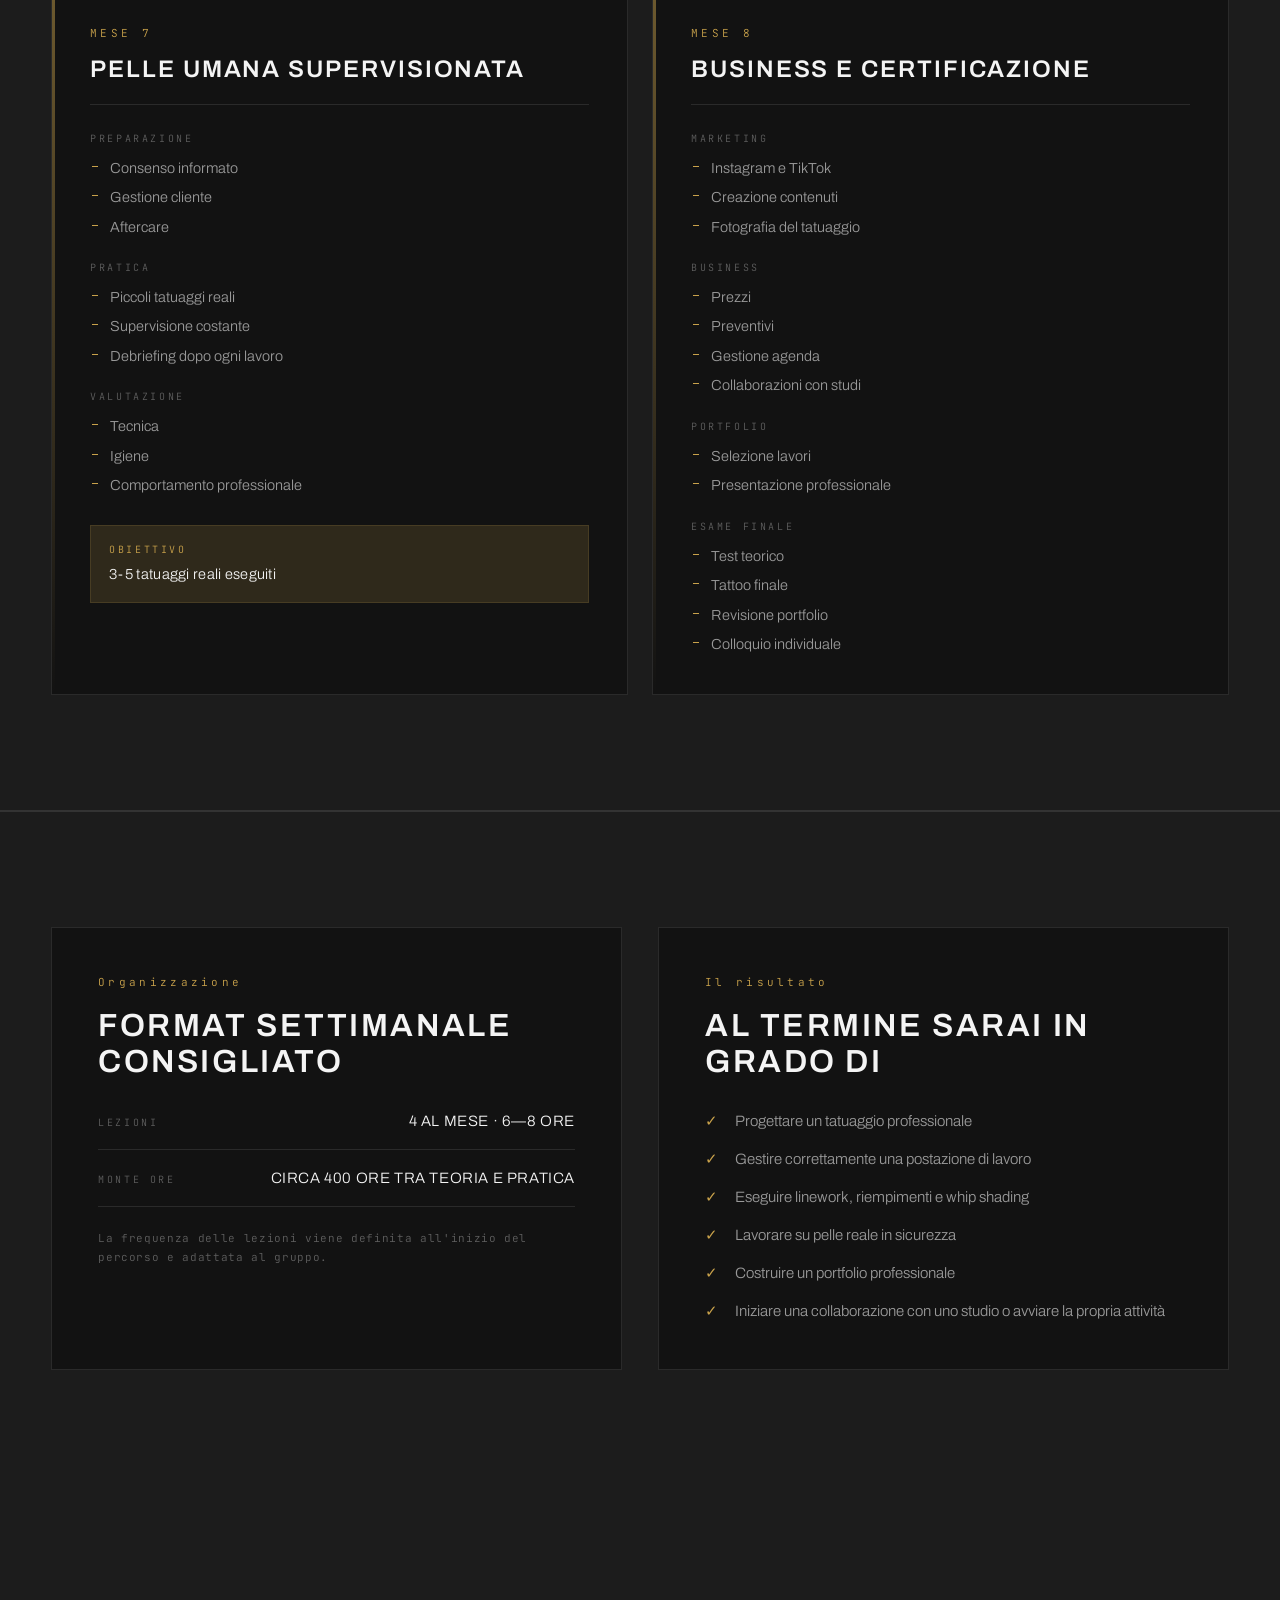
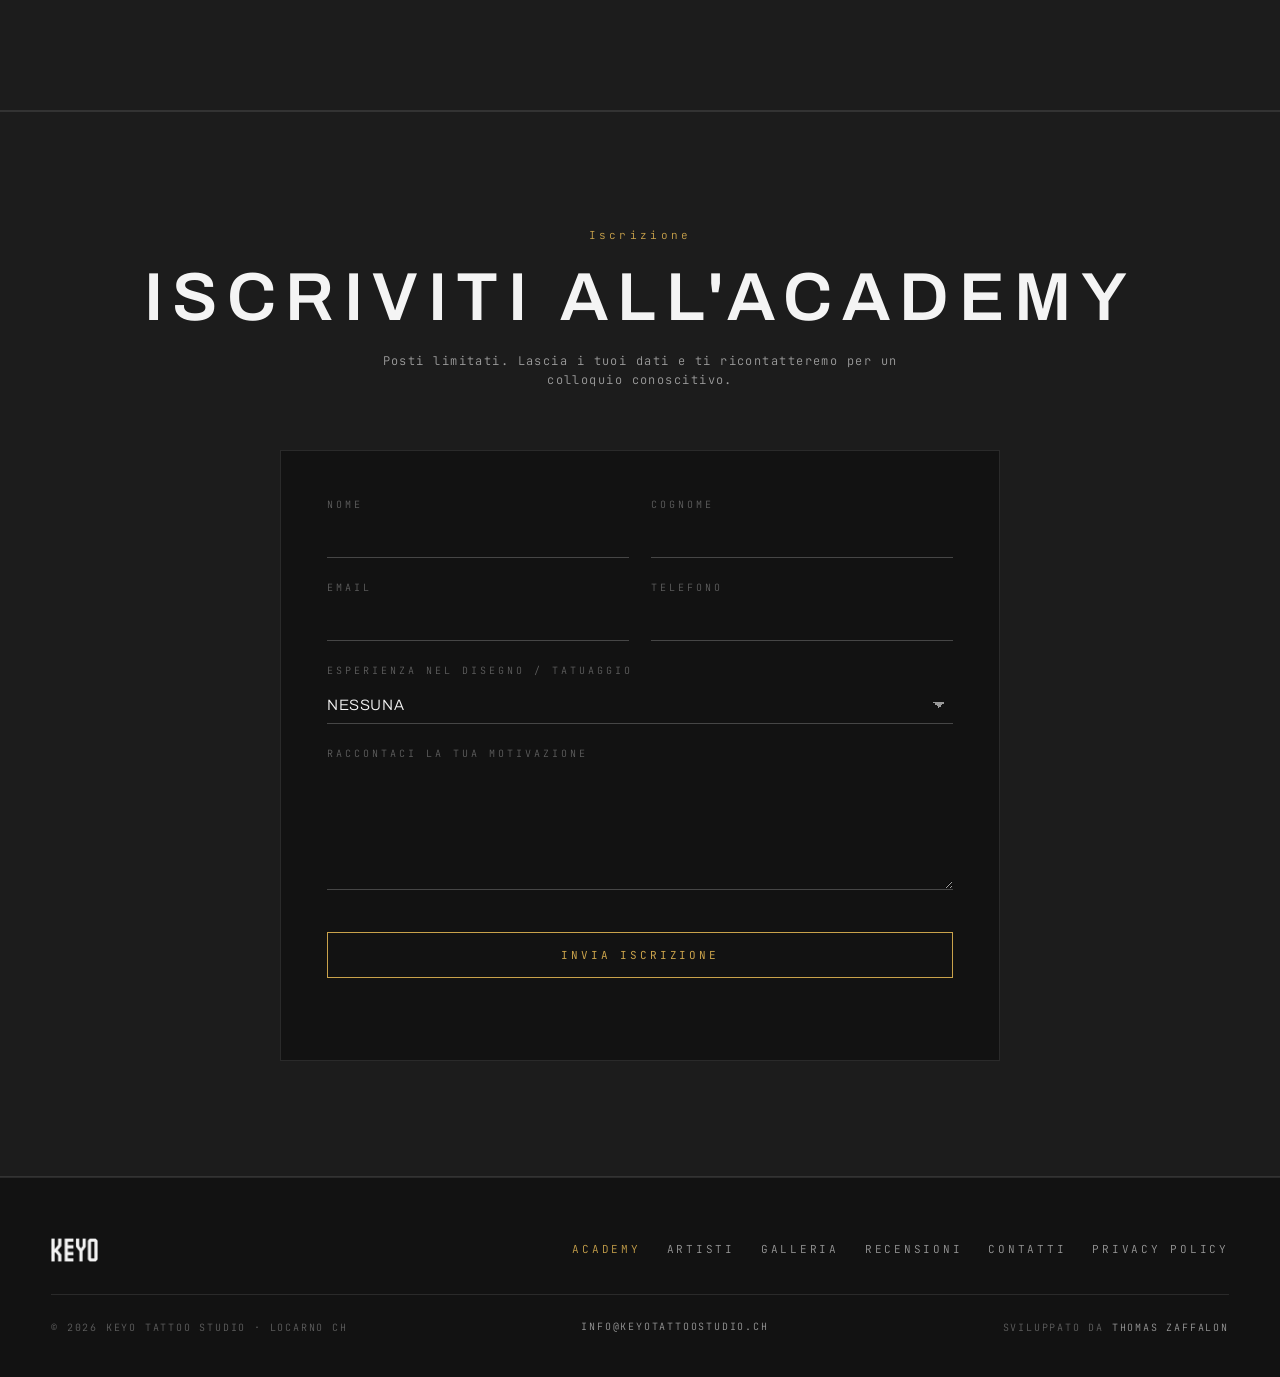
==== commit 4d4330d1: "fixes" ====
--- a/academy.html
+++ b/academy.html
@@ -18,11 +18,11 @@
 <meta property="og:title" content="Keyo Academy — Scuola di tatuaggio · Locarno CH" />
 <meta property="og:description" content="La scuola di tatuaggio di Keyo Tattoo Studio a Locarno. Percorso professionale di 8 mesi, dalla teoria al primo tatuaggio su pelle reale." />
 <meta property="og:url" content="https://keyotattoostudio.ch/academy.html" />
-<meta property="og:image" content="https://keyotattoostudio.ch/img/IMG_3037-2-scaled.jpg" />
+<meta property="og:image" content="https://keyotattoostudio.ch/img/apple-touch-icon.png" />
 <meta name="twitter:card" content="summary_large_image" />
 <meta name="twitter:title" content="Keyo Academy — Scuola di tatuaggio · Locarno CH" />
 <meta name="twitter:description" content="La scuola di tatuaggio di Keyo Tattoo Studio a Locarno. Percorso professionale di 8 mesi." />
-<meta name="twitter:image" content="https://keyotattoostudio.ch/img/IMG_3037-2-scaled.jpg" />
+<meta name="twitter:image" content="https://keyotattoostudio.ch/img/apple-touch-icon.png" />
 <link rel="preconnect" href="https://fonts.googleapis.com" />
 <link rel="preconnect" href="https://fonts.gstatic.com" crossorigin />
 <link href="https://fonts.googleapis.com/css2?family=Archivo:wght@300;400;500;600;700&family=JetBrains+Mono:wght@300;400&display=swap" rel="stylesheet" />
@@ -68,6 +68,28 @@
   </div>
 </section>
 
+<div class="ac-floating-cta" aria-label="Academy quick actions">
+  <a href="#programma" data-i18n="ac.float.program">Programma</a>
+  <a href="#iscrizione" class="ac-floating-primary" data-i18n="ac.float.apply">Candidati</a>
+</div>
+
+<!-- QUICK ACTION -->
+<section class="solid ac-action-solid">
+  <div class="section-inner ac-action-inner">
+    <div class="ac-action-strip reveal">
+      <div class="ac-action-copy">
+        <span class="section-num gold" data-i18n="ac.quick.num">Orientamento</span>
+        <h2 class="ac-action-title" data-i18n="ac.quick.title">Capisci il percorso giusto per te</h2>
+        <p data-i18n="ac.quick.text">Dai un'occhiata ai mesi chiave, poi richiedi un colloquio per valutare livello, obiettivi e disponibilità.</p>
+      </div>
+      <div class="ac-action-links">
+        <a href="#programma" class="btn" data-i18n="ac.hero.cta2">Scopri il programma</a>
+        <a href="#iscrizione" class="btn btn-gold" data-i18n="ac.quick.apply">Richiedi un colloquio</a>
+      </div>
+    </div>
+  </div>
+</section>
+
 <!-- OVERVIEW -->
 <section class="solid">
   <div class="section-inner">
@@ -105,10 +127,21 @@
       <h2 class="section-title" data-i18n="ac.prog.title">8 mesi, passo dopo passo</h2>
     </div>
 
+    <nav class="ac-month-nav reveal" aria-label="Naviga il programma Academy">
+      <a href="#mese-1" class="ac-month-link active" data-ac-month-link>01</a>
+      <a href="#mese-2" class="ac-month-link" data-ac-month-link>02</a>
+      <a href="#mese-3" class="ac-month-link" data-ac-month-link>03</a>
+      <a href="#mese-4" class="ac-month-link" data-ac-month-link>04</a>
+      <a href="#mese-5" class="ac-month-link" data-ac-month-link>05</a>
+      <a href="#mese-6" class="ac-month-link" data-ac-month-link>06</a>
+      <a href="#mese-7" class="ac-month-link" data-ac-month-link>07</a>
+      <a href="#mese-8" class="ac-month-link" data-ac-month-link>08</a>
+    </nav>
+
     <div class="ac-months">
 
       <!-- MESE 1 -->
-      <article class="ac-month reveal">
+      <article class="ac-month reveal" id="mese-1">
         <div class="ac-month-head">
           <span class="ac-month-num" data-i18n="ac.m1.num">Mese 1</span>
           <h3 class="ac-month-title" data-i18n="ac.m1.title">Fondamenta del tatuatore</h3>
@@ -130,7 +163,7 @@
       </article>
 
       <!-- MESE 2 -->
-      <article class="ac-month reveal">
+      <article class="ac-month reveal" id="mese-2">
         <div class="ac-month-head">
           <span class="ac-month-num" data-i18n="ac.m2.num">Mese 2</span>
           <h3 class="ac-month-title" data-i18n="ac.m2.title">Disegno applicato al tatuaggio</h3>
@@ -153,7 +186,7 @@
       </article>
 
       <!-- MESE 3 -->
-      <article class="ac-month reveal">
+      <article class="ac-month reveal" id="mese-3">
         <div class="ac-month-head">
           <span class="ac-month-num" data-i18n="ac.m3.num">Mese 3</span>
           <h3 class="ac-month-title" data-i18n="ac.m3.title">Stili e composizione</h3>
@@ -175,7 +208,7 @@
       </article>
 
       <!-- MESE 4 -->
-      <article class="ac-month reveal">
+      <article class="ac-month reveal" id="mese-4">
         <div class="ac-month-head">
           <span class="ac-month-num" data-i18n="ac.m4.num">Mese 4</span>
           <h3 class="ac-month-title" data-i18n="ac.m4.title">Macchinette e attrezzatura</h3>
@@ -197,8 +230,15 @@
         </div>
       </article>
 
+      <div class="ac-program-cta reveal">
+        <span class="section-num gold" data-i18n="ac.mid.num">Hai già basi?</span>
+        <h3 data-i18n="ac.mid.title">Portaci disegni e obiettivi</h3>
+        <p data-i18n="ac.mid.text">Durante il colloquio capiamo da dove partire e come rendere il percorso concreto per il tuo livello.</p>
+        <a href="#iscrizione" class="btn btn-gold" data-i18n="ac.mid.cta">Parla con noi</a>
+      </div>
+
       <!-- MESE 5 -->
-      <article class="ac-month reveal">
+      <article class="ac-month reveal" id="mese-5">
         <div class="ac-month-head">
           <span class="ac-month-num" data-i18n="ac.m5.num">Mese 5</span>
           <h3 class="ac-month-title" data-i18n="ac.m5.title">Tecniche di tatuaggio</h3>
@@ -225,7 +265,7 @@
       </article>
 
       <!-- MESE 6 -->
-      <article class="ac-month reveal">
+      <article class="ac-month reveal" id="mese-6">
         <div class="ac-month-head">
           <span class="ac-month-num" data-i18n="ac.m6.num">Mese 6</span>
           <h3 class="ac-month-title" data-i18n="ac.m6.title">Progetti completi</h3>
@@ -248,7 +288,7 @@
       </article>
 
       <!-- MESE 7 -->
-      <article class="ac-month reveal">
+      <article class="ac-month reveal" id="mese-7">
         <div class="ac-month-head">
           <span class="ac-month-num" data-i18n="ac.m7.num">Mese 7</span>
           <h3 class="ac-month-title" data-i18n="ac.m7.title">Pelle umana supervisionata</h3>
@@ -271,7 +311,7 @@
       </article>
 
       <!-- MESE 8 -->
-      <article class="ac-month reveal">
+      <article class="ac-month reveal" id="mese-8">
         <div class="ac-month-head">
           <span class="ac-month-num" data-i18n="ac.m8.num">Mese 8</span>
           <h3 class="ac-month-title" data-i18n="ac.m8.title">Business e certificazione</h3>
--- a/css/style.css
+++ b/css/style.css
@@ -352,24 +352,26 @@
 .book-fact { padding: 30px 20px; border-bottom: 1px solid var(--line); border-right: 1px solid var(--line); }
 .book-fact:last-child { border-right: none; }
 .book-fact .bf-label { font-family: var(--mono); font-size: 10px; letter-spacing: .3em; text-transform: uppercase; color: var(--text-faint); display: block; margin-bottom: 12px; }
-.book-fact .bf-value { font-size: 15px; letter-spacing: .1em; text-transform: uppercase; line-height: 1.5; color: var(--text); }
+.book-fact .bf-value { font-size: 15px; letter-spacing: .1em; text-transform: uppercase; line-height: 1.5; color: var(--text); overflow-wrap: anywhere; }
+.book-fact .bf-value a { border-bottom: 1px solid transparent; padding-bottom: 1px; }
+.book-fact .bf-value a:hover { border-bottom-color: var(--text); opacity: 1; }
 @media (max-width: 720px) {
   .book-facts { grid-template-columns: 1fr; }
   .book-fact { border-right: none; }
 }
 
 /* ========== Artists ========== */
-.artists-grid { display: grid; grid-template-columns: repeat(3, 1fr); gap: clamp(16px, 2vw, 28px); max-width: 900px; margin: 0 auto; }
-.artist-card { display: flex; flex-direction: column; text-align: center; }
+.artists-grid { display: grid; grid-template-columns: repeat(3, 1fr); gap: clamp(16px, 2vw, 28px); max-width: 900px; margin: 0 auto; align-items: stretch; }
+.artist-card { display: flex; flex-direction: column; text-align: center; height: 100%; }
 .artist-img { aspect-ratio: 4/5; overflow: hidden; background: var(--bg-2); border: 1px solid var(--line); }
 .artist-img img { width: 100%; height: 100%; object-fit: cover; filter: grayscale(100%); transition: transform .8s var(--ease), filter .6s var(--ease); }
 .artist-card:hover .artist-img img { transform: scale(1.05); filter: grayscale(40%); }
 .artist-name { font-weight: 600; font-size: 19px; letter-spacing: .14em; text-transform: uppercase; margin: 22px 0 8px; }
 .artist-role { font-family: var(--mono); font-size: 10px; letter-spacing: .28em; text-transform: uppercase; color: var(--text-faint); }
-.artist-style { font-family: var(--mono); font-size: 10px; letter-spacing: .2em; text-transform: uppercase; color: var(--text-dim); margin-top: 10px; }
-.artist-ig { font-family: var(--mono); font-size: 11px; letter-spacing: .14em; color: var(--text-dim); margin-top: 12px; border-bottom: 1px solid transparent; padding-bottom: 2px; display: inline-block; }
+.artist-style { font-family: var(--mono); font-size: 10px; letter-spacing: .2em; text-transform: uppercase; color: var(--text-dim); margin-top: 10px; line-height: 1.7; }
+.artist-ig { font-family: var(--mono); font-size: 11px; letter-spacing: .14em; color: var(--text-dim); margin-top: 12px; margin-bottom: 20px; border-bottom: 1px solid transparent; padding-bottom: 2px; display: inline-block; }
 .artist-ig:hover { color: var(--text); border-bottom-color: var(--text); opacity: 1; }
-.artist-card .btn { margin-top: 20px; width: 100%; padding: 13px 0; }
+.artist-card .btn { margin-top: auto; width: 100%; padding: 13px 0; }
 @media (max-width: 900px) { .artists-grid { grid-template-columns: repeat(2, 1fr); } }
 @media (max-width: 520px) { .artists-grid { grid-template-columns: 1fr; max-width: 360px; margin: 0 auto; } }
 
@@ -530,7 +532,7 @@
 .page-hero-title { font-weight: 600; font-size: clamp(40px, 10vw, 132px); line-height: 1.02; letter-spacing: .14em; text-transform: uppercase; display: flex; justify-content: center; align-items: center; gap: .12em; flex-wrap: nowrap; white-space: nowrap; max-width: 100%; margin: 0 auto; }
 .page-hero-title .bracket { flex: none; }
 .page-hero-title .bracket { color: var(--text-faint); font-weight: 300; }
-.page-hero-style { font-family: var(--mono); font-size: 11px; letter-spacing: .3em; text-transform: uppercase; color: var(--text-faint); margin-top: 22px; }
+.page-hero-style { font-family: var(--mono); font-size: 11px; letter-spacing: .3em; text-transform: uppercase; color: var(--text-faint); margin: 22px auto 0; max-width: min(780px, 100%); line-height: 1.8; overflow-wrap: anywhere; }
 .page-hero-cta { margin-top: 36px; display: flex; gap: 14px; justify-content: center; flex-wrap: wrap; }
 .back-link { font-family: var(--mono); font-size: 11px; letter-spacing: .2em; text-transform: uppercase; color: var(--text-dim); display: inline-block; margin-bottom: 24px; }
 .back-link:hover { color: var(--text); opacity: 1; }
@@ -578,6 +580,51 @@
 .page-hero--academy .page-hero-title .bracket { color: var(--gold); }
 .page-hero--academy .page-hero-role.gold { color: var(--gold); }
 
+/* Academy action strip + floating CTA */
+.ac-action-solid { min-height: 0; }
+.ac-action-inner { padding-top: clamp(28px, 5vw, 58px); padding-bottom: clamp(28px, 5vw, 58px); }
+.ac-action-strip {
+  display: grid; grid-template-columns: minmax(0, 1fr) auto; gap: clamp(22px, 4vw, 54px);
+  align-items: center; padding: clamp(24px, 4vw, 40px) 0;
+  border-top: 1px solid var(--line); border-bottom: 1px solid var(--line);
+}
+.ac-action-strip .section-num { margin-bottom: 10px; }
+.ac-action-title {
+  font-weight: 600; font-size: clamp(22px, 3vw, 36px); line-height: 1.15;
+  letter-spacing: .1em; text-transform: uppercase; margin-bottom: 12px;
+}
+.ac-action-copy p {
+  max-width: 700px; font-family: var(--mono); font-size: 12px; letter-spacing: .08em;
+  line-height: 1.8; color: var(--text-dim);
+}
+.ac-action-links { display: flex; gap: 12px; flex-wrap: wrap; justify-content: flex-end; }
+.ac-floating-cta {
+  position: fixed; right: clamp(14px, 2vw, 26px); bottom: clamp(14px, 2vw, 26px); z-index: 80;
+  display: inline-flex; border: 1px solid var(--gold-soft); background: rgba(18, 18, 18, .86);
+  backdrop-filter: blur(16px); transition: opacity .3s var(--ease), transform .3s var(--ease), visibility .3s var(--ease);
+  opacity: 0; transform: translateY(12px); visibility: hidden; pointer-events: none;
+}
+.ac-floating-cta.is-visible { opacity: 1; transform: translateY(0); visibility: visible; pointer-events: auto; }
+.ac-floating-cta.is-hidden { opacity: 0; transform: translateY(12px); visibility: hidden; pointer-events: none; }
+.ac-floating-cta a {
+  min-width: 118px; padding: 13px 16px; display: inline-flex; align-items: center; justify-content: center;
+  font-family: var(--mono); font-size: 10px; letter-spacing: .22em; text-transform: uppercase;
+  color: var(--gold); border-right: 1px solid var(--gold-faint);
+}
+.ac-floating-cta a:last-child { border-right: none; }
+.ac-floating-cta a:hover { background: var(--gold-faint); opacity: 1; }
+.ac-floating-cta .ac-floating-primary { background: var(--gold); color: var(--bg); }
+.ac-floating-cta .ac-floating-primary:hover { background: var(--text); color: var(--bg); }
+@media (max-width: 780px) {
+  .ac-action-strip { grid-template-columns: 1fr; }
+  .ac-action-links { justify-content: flex-start; }
+}
+@media (max-width: 560px) {
+  .ac-action-links .btn { width: 100%; }
+  .ac-floating-cta { left: 12px; right: 12px; bottom: 12px; display: flex; }
+  .ac-floating-cta a { flex: 1; min-width: 0; padding: 12px 10px; letter-spacing: .16em; }
+}
+
 /* Overview stats */
 .ac-stats {
   display: grid; grid-template-columns: repeat(4, 1fr);
@@ -596,6 +643,20 @@
 
 /* Program — month cards */
 .ac-program-sec { border-top: none; }
+.ac-month-nav {
+  position: sticky; top: 66px; z-index: 20;
+  display: grid; grid-template-columns: repeat(8, minmax(0, 1fr));
+  margin: clamp(-20px, -2vw, -10px) 0 clamp(24px, 4vw, 42px);
+  border: 1px solid var(--line); background: rgba(18, 18, 18, .88);
+  backdrop-filter: blur(16px); box-shadow: 0 38px 0 var(--grey);
+}
+.ac-month-link {
+  min-height: 46px; display: flex; align-items: center; justify-content: center;
+  font-family: var(--mono); font-size: 11px; letter-spacing: .26em; color: var(--text-dim);
+  border-right: 1px solid var(--line); transition: background .3s var(--ease), color .3s var(--ease);
+}
+.ac-month-link:last-child { border-right: none; }
+.ac-month-link:hover, .ac-month-link.active { background: var(--gold); color: var(--bg); opacity: 1; }
 .ac-months { display: grid; grid-template-columns: repeat(2, 1fr); gap: clamp(16px, 2vw, 24px); }
 .ac-month {
   background: var(--bg-2); border: 1px solid var(--line);
@@ -603,14 +664,15 @@
   display: flex; flex-direction: column;
   transition: border-color .4s var(--ease), transform .4s var(--ease);
   position: relative; overflow: hidden;
+  scroll-margin-top: 280px;
 }
 .ac-month::before {
   content: ""; position: absolute; top: 0; left: 0; width: 3px; height: 100%;
   background: linear-gradient(to bottom, var(--gold), transparent);
   opacity: .5; transition: opacity .4s var(--ease);
 }
-.ac-month:hover { border-color: var(--gold-soft); transform: translateY(-3px); }
-.ac-month:hover::before { opacity: 1; }
+.ac-month:hover, .ac-month.active-month { border-color: var(--gold-soft); transform: translateY(-3px); }
+.ac-month:hover::before, .ac-month.active-month::before { opacity: 1; }
 .ac-month-head { margin-bottom: 26px; padding-bottom: 20px; border-bottom: 1px solid var(--line); }
 .ac-month-num { font-family: var(--mono); font-size: 11px; letter-spacing: .3em; text-transform: uppercase; color: var(--gold); display: block; margin-bottom: 12px; }
 .ac-month-title { font-weight: 600; font-size: clamp(19px, 2vw, 24px); line-height: 1.2; letter-spacing: .08em; text-transform: uppercase; }
@@ -626,7 +688,27 @@
 }
 .ac-goal-label { font-family: var(--mono); font-size: 10px; letter-spacing: .26em; text-transform: uppercase; color: var(--gold); }
 .ac-goal-text { font-size: 14.5px; line-height: 1.5; color: var(--text); letter-spacing: .02em; }
-@media (max-width: 760px) { .ac-months { grid-template-columns: 1fr; } }
+.ac-program-cta {
+  grid-column: 1 / -1; border: 1px solid var(--gold-soft); background: var(--gold-faint);
+  padding: clamp(26px, 4vw, 42px); display: grid; grid-template-columns: minmax(0, 1fr) auto;
+  gap: clamp(18px, 3vw, 36px); align-items: center;
+}
+.ac-program-cta .section-num { margin-bottom: 10px; }
+.ac-program-cta h3 {
+  font-weight: 600; font-size: clamp(20px, 2.6vw, 30px); line-height: 1.2;
+  letter-spacing: .1em; text-transform: uppercase; margin-bottom: 10px;
+}
+.ac-program-cta p { max-width: 660px; font-family: var(--mono); font-size: 12px; letter-spacing: .08em; line-height: 1.8; color: var(--text-dim); }
+@media (max-width: 860px) {
+  .ac-month-nav { top: 68px; display: flex; overflow-x: auto; scrollbar-width: none; }
+  .ac-month-nav::-webkit-scrollbar { display: none; }
+  .ac-month-link { flex: 0 0 62px; }
+}
+@media (max-width: 760px) {
+  .ac-months { grid-template-columns: 1fr; }
+  .ac-program-cta { grid-template-columns: 1fr; }
+  .ac-program-cta .btn { width: 100%; }
+}
 
 /* Format + result */
 .ac-info-grid { display: grid; grid-template-columns: 1fr 1fr; gap: clamp(20px, 3vw, 36px); }
